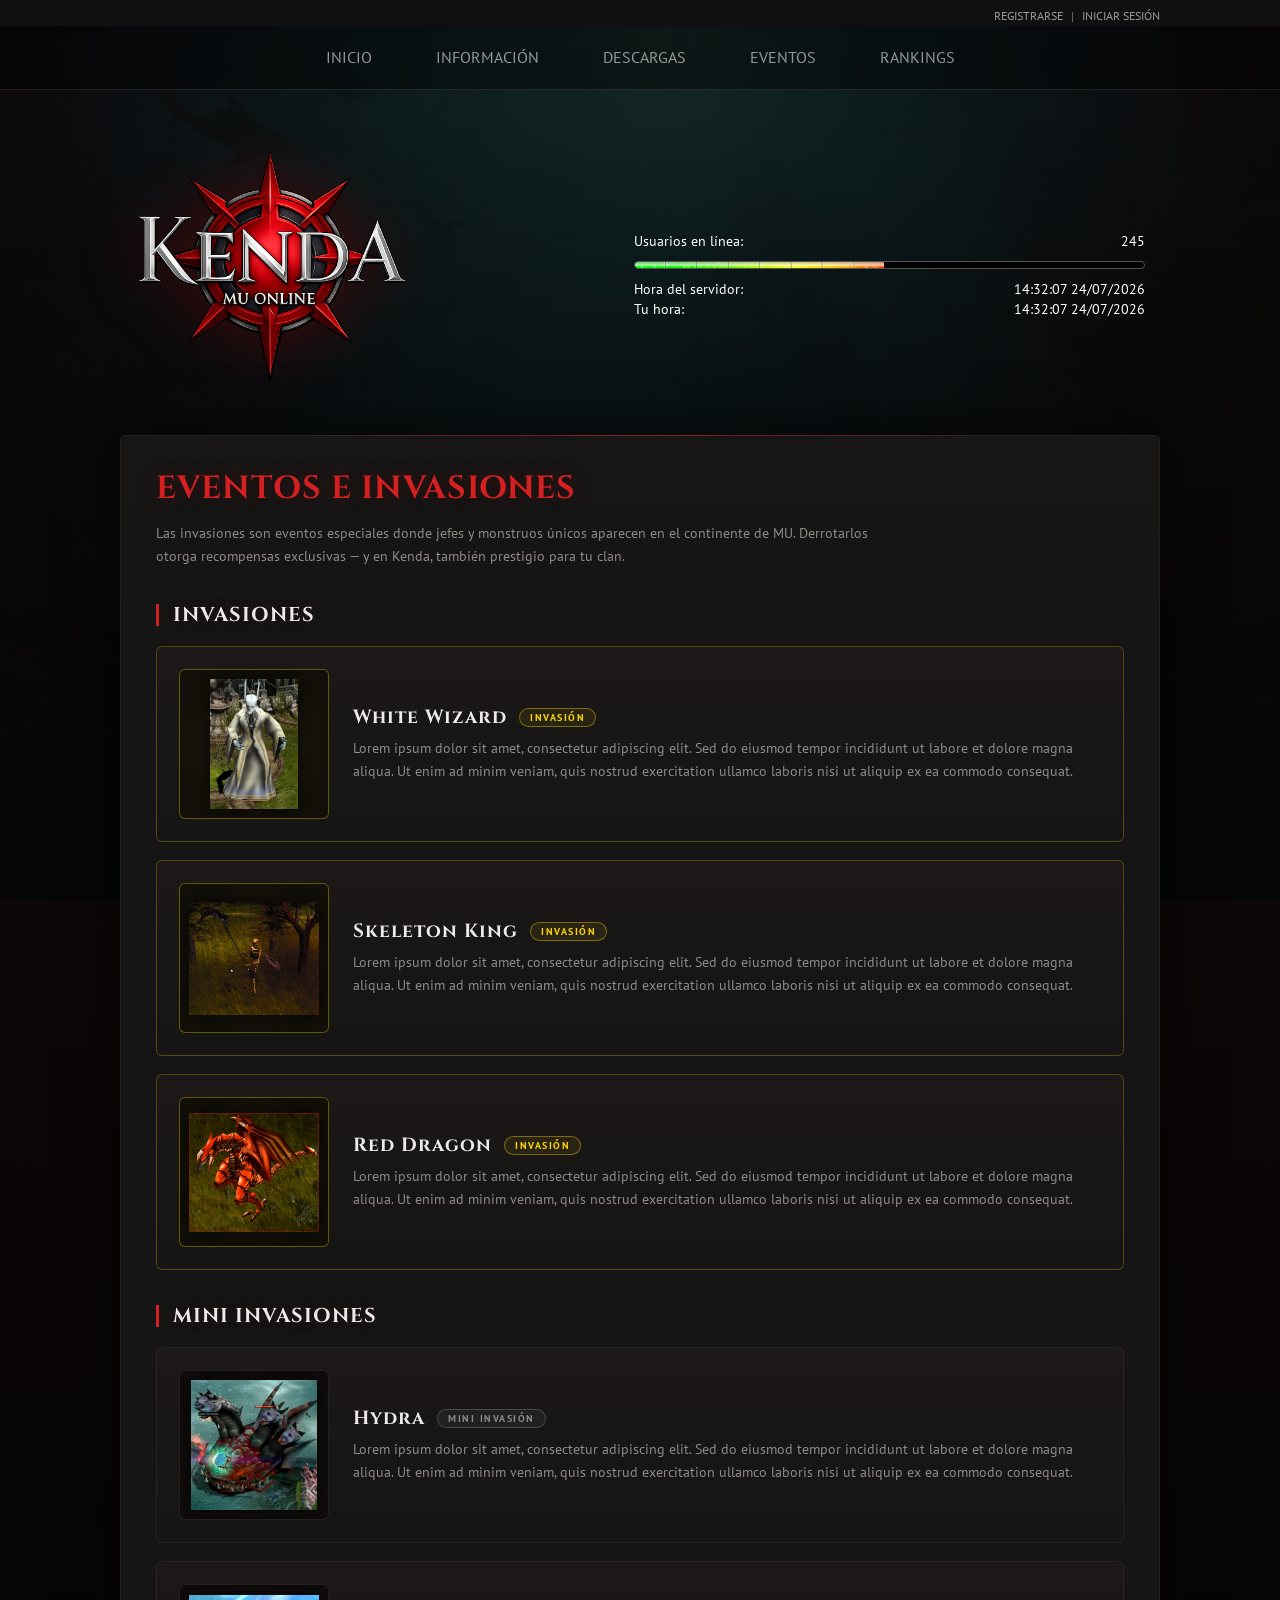
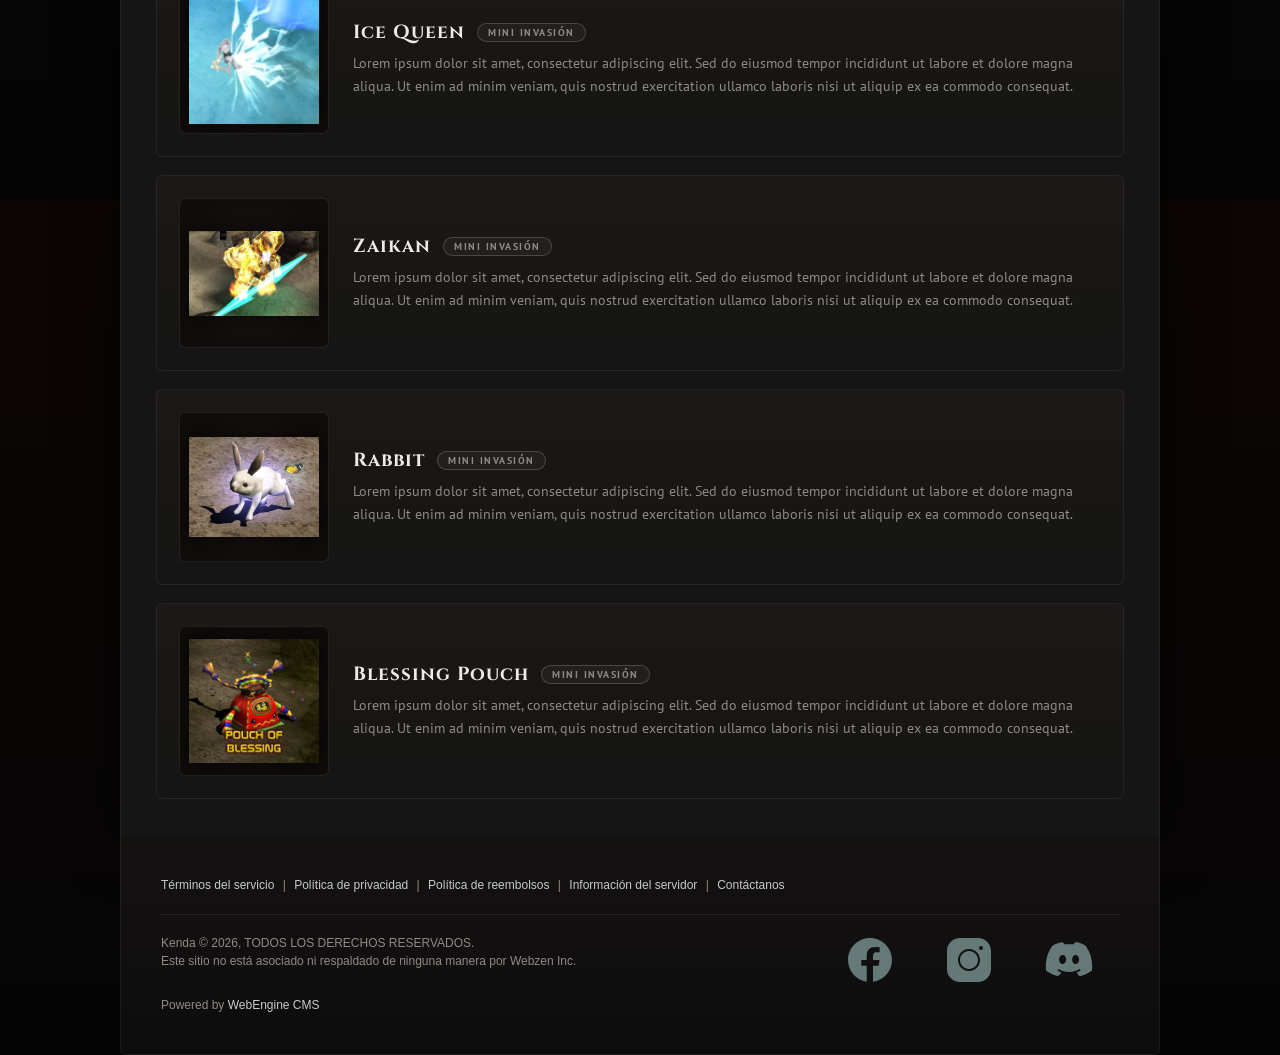
==== eventos.html @ 2fa26b82 "Initial commit" ====
<!doctype html>
<html lang="es">
  <head>
    <meta charset="utf-8" />
    <title>Eventos e invasiones - Kenda MU Online</title>
    <meta name="generator" content="WebEngine 1.2.7" />
    <meta name="author" content="Kenda MU Online" />
    <meta name="description" content="¡Únete a Kenda MU Online! El RPG de fantasía free-to-play basado en el legendario Continente de MU." />
    <meta name="keywords" content="MU, MU online, Season20, servidor privado, Kenda" />
    <meta property="og:type" content="website" />
    <meta property="og:title" content="Kenda MU Online" />
    <meta property="og:description" content="¡Únete a Kenda MU Online! El RPG de fantasía free-to-play basado en el legendario Continente de MU." />
    <meta property="og:image" content="img/logo.png" />
    <meta property="og:url" content="" />
    <meta property="og:site_name" content="Kenda MU Online" />
    <link rel="shortcut icon" href="favicon.ico" />
    <link
      rel="stylesheet"
      href="https://cdn.jsdelivr.net/npm/bootstrap@3.4.1/dist/css/bootstrap.min.css"
      integrity="sha384-HSMxcRTRxnN+Bdg0JdbxYKrThecOKuH5zCYotlSAcp1+c8xmyTe9GYg1l9a69psu"
      crossorigin="anonymous"
    />
    <link href="https://fonts.googleapis.com/css?family=PT+Sans:400,400i,700" rel="stylesheet" />
    <link href="https://fonts.googleapis.com/css?family=Cinzel:wght@400;700;900" rel="stylesheet" />
    <link href="css/palette.css" rel="stylesheet" media="screen" />
    <link href="css/style.css" rel="stylesheet" media="screen" />
    <link href="css/profiles.css" rel="stylesheet" media="screen" />
    <link href="css/castle-siege.css" rel="stylesheet" media="screen" />
    <link href="css/override.css" rel="stylesheet" media="screen" />
    <link href="css/kenda.css" rel="stylesheet" media="screen" />
    <script>
      var baseUrl = ""
    </script>
  </head>
  <body>
    <!-- ============================================================
		     GLOBAL TOP BAR — Guest state
		============================================================ -->
    <div class="global-top-bar">
      <div class="global-top-bar-content">
        <div class="row">
          <div class="col-xs-6 text-left global-top-bar-nopadding"></div>
          <div class="col-xs-6 text-right global-top-bar-nopadding">
            <a href="#">Registrarse</a>
            <span class="global-top-bar-separator">|</span>
            <a href="#">Iniciar sesión</a>
          </div>
        </div>
      </div>
    </div>

    <!-- ============================================================
		     NAVBAR
		============================================================ -->
    <div id="navbar">
      <ul>
        <li><a href="index.html">Inicio</a></li>
        <li><a href="informacion.html">Información</a></li>
        <li><a href="descargas.html">Descargas</a></li>
        <li><a href="eventos.html">Eventos</a></li>
        <li><a href="rankings.html">Rankings</a></li>
      </ul>
    </div>

    <!-- ============================================================
		     HEADER — logo + server info inline
		============================================================ -->
    <div id="header">
      <div class="kenda-header-inner">
        <a href="index.html">
          <img class="webengine-mu-logo" src="img/logo.png" title="Kenda MU Online" />
        </a>
        <div class="header-info">
          <div class="row">
            <div class="col-xs-12">
              <div class="col-xs-12 header-info-block">
                <div class="row">
                  <div class="col-xs-6 text-left">Usuarios en línea:</div>
                  <div class="col-xs-6 text-right online-count">245</div>
                </div>
                <div class="row">
                  <div class="col-xs-12">
                    <div class="webengine-online-bar">
                      <div class="webengine-online-bar-progress" style="width: 49%"></div>
                    </div>
                  </div>
                </div>
                <div class="row">
                  <div class="col-xs-6 text-left">Hora del servidor:</div>
                  <div class="col-xs-6 text-right"><time id="tServerTime">14:32:07</time> <span id="tServerDate">24/07/2026</span></div>

                  <div class="col-xs-6 text-left">Tu hora:</div>
                  <div class="col-xs-6 text-right"><time id="tLocalTime">14:32:07</time> <span id="tLocalDate">24/07/2026</span></div>
                </div>
              </div>
            </div>
          </div>
        </div>
      </div>
    </div>

    <!-- ============================================================
		     CONTENT — Eventos e invasiones
		     (custom section; in production maps to a custom module
		      e.g. modules/eventos.php, auto-routed at /eventos)
		============================================================ -->
    <div id="container">
      <div id="content">
        <div class="col-xs-12">
          <div class="page-title"><span>Eventos e invasiones</span></div>
          <p class="kenda-events-intro">
            Las invasiones son eventos especiales donde jefes y monstruos únicos aparecen en el continente de MU. Derrotarlos otorga recompensas exclusivas — y en Kenda, también prestigio para tu
            clan.
          </p>

          <!-- ========== TIER MAYOR ========== -->
          <h2 class="kenda-tier-title">Invasiones</h2>

          <div class="kenda-event kenda-event-major">
            <div class="kenda-event-img">
              <img src="img/invasions/white-wizzard.webp" alt="White Wizard" />
            </div>
            <div class="kenda-event-body">
              <h3>White Wizard <span class="kenda-event-tier kenda-event-tier-major">Invasión</span></h3>
              <p>
                Lorem ipsum dolor sit amet, consectetur adipiscing elit. Sed do eiusmod tempor incididunt ut labore et dolore magna aliqua. Ut enim ad minim veniam, quis nostrud exercitation ullamco
                laboris nisi ut aliquip ex ea commodo consequat.
              </p>
            </div>
          </div>

          <div class="kenda-event kenda-event-major">
            <div class="kenda-event-img">
              <img src="img/invasions/skeletonking.jpeg" alt="Skeleton King" />
            </div>
            <div class="kenda-event-body">
              <h3>Skeleton King <span class="kenda-event-tier kenda-event-tier-major">Invasión</span></h3>
              <p>
                Lorem ipsum dolor sit amet, consectetur adipiscing elit. Sed do eiusmod tempor incididunt ut labore et dolore magna aliqua. Ut enim ad minim veniam, quis nostrud exercitation ullamco
                laboris nisi ut aliquip ex ea commodo consequat.
              </p>
            </div>
          </div>

          <div class="kenda-event kenda-event-major">
            <div class="kenda-event-img">
              <img src="img/invasions/red_dragon.png" alt="Red Dragon" />
            </div>
            <div class="kenda-event-body">
              <h3>Red Dragon <span class="kenda-event-tier kenda-event-tier-major">Invasión</span></h3>
              <p>
                Lorem ipsum dolor sit amet, consectetur adipiscing elit. Sed do eiusmod tempor incididunt ut labore et dolore magna aliqua. Ut enim ad minim veniam, quis nostrud exercitation ullamco
                laboris nisi ut aliquip ex ea commodo consequat.
              </p>
            </div>
          </div>

          <!-- ========== TIER MENOR ========== -->
          <h2 class="kenda-tier-title">Mini Invasiones</h2>

          <div class="kenda-event">
            <div class="kenda-event-img">
              <img src="img/invasions/hydra.png" alt="Hydra" />
            </div>
            <div class="kenda-event-body">
              <h3>Hydra <span class="kenda-event-tier">Mini Invasión</span></h3>
              <p>
                Lorem ipsum dolor sit amet, consectetur adipiscing elit. Sed do eiusmod tempor incididunt ut labore et dolore magna aliqua. Ut enim ad minim veniam, quis nostrud exercitation ullamco
                laboris nisi ut aliquip ex ea commodo consequat.
              </p>
            </div>
          </div>

          <div class="kenda-event">
            <div class="kenda-event-img">
              <img src="img/invasions/icequeen.png" alt="Ice Queen" />
            </div>
            <div class="kenda-event-body">
              <h3>Ice Queen <span class="kenda-event-tier">Mini Invasión</span></h3>
              <p>
                Lorem ipsum dolor sit amet, consectetur adipiscing elit. Sed do eiusmod tempor incididunt ut labore et dolore magna aliqua. Ut enim ad minim veniam, quis nostrud exercitation ullamco
                laboris nisi ut aliquip ex ea commodo consequat.
              </p>
            </div>
          </div>

          <div class="kenda-event">
            <div class="kenda-event-img">
              <img src="img/invasions/zaikan.jpeg" alt="Zaikan" />
            </div>
            <div class="kenda-event-body">
              <h3>Zaikan <span class="kenda-event-tier">Mini Invasión</span></h3>
              <p>
                Lorem ipsum dolor sit amet, consectetur adipiscing elit. Sed do eiusmod tempor incididunt ut labore et dolore magna aliqua. Ut enim ad minim veniam, quis nostrud exercitation ullamco
                laboris nisi ut aliquip ex ea commodo consequat.
              </p>
            </div>
          </div>

          <div class="kenda-event">
            <div class="kenda-event-img">
              <img src="img/invasions/rabbit.png" alt="Rabbit" />
            </div>
            <div class="kenda-event-body">
              <h3>Rabbit <span class="kenda-event-tier">Mini Invasión</span></h3>
              <p>
                Lorem ipsum dolor sit amet, consectetur adipiscing elit. Sed do eiusmod tempor incididunt ut labore et dolore magna aliqua. Ut enim ad minim veniam, quis nostrud exercitation ullamco
                laboris nisi ut aliquip ex ea commodo consequat.
              </p>
            </div>
          </div>

          <div class="kenda-event">
            <div class="kenda-event-img">
              <img src="img/invasions/blessing_pouch.png" alt="Blessing Pouch" />
            </div>
            <div class="kenda-event-body">
              <h3>Blessing Pouch <span class="kenda-event-tier">Mini Invasión</span></h3>
              <p>
                Lorem ipsum dolor sit amet, consectetur adipiscing elit. Sed do eiusmod tempor incididunt ut labore et dolore magna aliqua. Ut enim ad minim veniam, quis nostrud exercitation ullamco
                laboris nisi ut aliquip ex ea commodo consequat.
              </p>
            </div>
          </div>
        </div>
      </div>
    </div>

    <!-- ============================================================
		     FOOTER
		============================================================ -->
    <footer class="footer">
      <div class="footer-container">
        <div class="row">
          <div class="col-xs-12">
            <a href="#">Términos del servicio</a>
            <span style="padding: 0px 5px">|</span>
            <a href="#">Política de privacidad</a>
            <span style="padding: 0px 5px">|</span>
            <a href="#">Política de reembolsos</a>
            <span style="padding: 0px 5px">|</span>
            <a href="#">Información del servidor</a>
            <span style="padding: 0px 5px">|</span>
            <a href="#">Contáctanos</a>
          </div>
        </div>
        <hr />
        <div class="row">
          <div class="col-xs-8">
            <p>
              Kenda &copy; 2026, TODOS LOS DERECHOS RESERVADOS.<br />
              Este sitio no está asociado ni respaldado de ninguna manera por Webzen Inc.
            </p>
            <br />

            Powered by <a href="https://webenginecms.org/" target="_blank">WebEngine CMS</a>
          </div>
          <div class="col-xs-4">
            <div class="col-xs-4 text-center">
              <a href="#" target="_blank" class="footer-social-link">
                <img src="img/social/facebook.svg" width="50px" height="auto" />
              </a>
            </div>
            <div class="col-xs-4 text-center">
              <a href="#" target="_blank" class="footer-social-link">
                <img src="img/social/instagram.svg" width="50px" height="auto" />
              </a>
            </div>
            <div class="col-xs-4 text-center">
              <a href="#" target="_blank" class="footer-social-link">
                <img src="img/social/discord.svg" width="50px" height="auto" />
              </a>
            </div>
          </div>
        </div>
      </div>
    </footer>
    <script src="https://ajax.googleapis.com/ajax/libs/jquery/2.2.4/jquery.min.js"></script>
    <script src="js/main.js"></script>
    <script src="js/events.js"></script>
    <script
      src="https://cdn.jsdelivr.net/npm/bootstrap@3.4.1/dist/js/bootstrap.min.js"
      integrity="sha384-aJ21OjlMXNL5UyIl/XNwTMqvzeRMZH2w8c5cRVpzpU8Y5bApTppSuUkhZXN0VxHd"
      crossorigin="anonymous"
    ></script>
  </body>
</html>
---- css/palette.css ----
/*!
 =========================================================
 * KENDA MU Online — Design Tokens
 * Palette extracted from the KENDA server logo
 =========================================================
 */
:root {
	/* Brand palette (from logo) */
	--carbon-black: #232323;
	--onyx: #141514;
	--charcoal: #55514f;
	--molten-lava: #780303;
	--coffee-bean: #1d0c0b;

	/* Accent scale (derived from molten-lava) */
	--accent: #a01212;        /* borders, buttons */
	--accent-bright: #d42020; /* titles, active states */
	--accent-hot: #e02b2b;    /* hover */
	--accent-glow: rgba(120, 3, 3, 0.35); /* shadows, glows */

	/* Text */
	--text-muted: #8f8a86;    /* body text on dark */
	--text-silver: #c9c9c9;   /* links (logo lettering silver) */

	/* Surfaces */
	--bg-panel: #141514;      /* onyx */
	--bg-panel-head: #1d0c0b; /* coffee-bean */
	--bg-input: #101010;
	--bg-stripe: #1c1211;
	--bg-hover: #221110;
	--border-dark: #232323;   /* carbon-black */
	--border-accent: #3a1515;
}
---- css/style.css ----
/*!
    
 =========================================================
 * WebEngine CMS
 * https://webenginecms.org/
 =========================================================
 
 * Author Lautaro Angelico (https://lautaroangelico.com/)
 * Copyright (c) 2013-2022 Lautaro Angelico, All Rights Reserved
 
 * Licensed under the MIT license
 * http://opensource.org/licenses/MIT
 
 =========================================================
 
*/
html {
	min-width: 1040px;
	height: 100%;
}

body {
	background: linear-gradient(rgba(15, 6, 6, 0.85), rgba(5, 5, 5, 0.95)), url('../img/background.jpg') no-repeat top center #000000;
	color: var(--text-muted);
	font-family: 'PT Sans', sans-serif;
	font-size: 14px;
	margin: 0;
	height: 100%;
}

@media only screen and (min-width: 2000px) {
	body {
		background: linear-gradient(rgba(15, 6, 6, 0.85), rgba(5, 5, 5, 0.95)), url('../img/background-2600.jpg') no-repeat top center #000000 !important;
	}
}

a {
	color: var(--text-silver);
	text-decoration: none;
	-moz-transition: all .2s ease-in;
	-o-transition: all .2s ease-in;
	-webkit-transition: all .2s ease-in;
	transition: all .2s ease-in;
}

a:hover {
	color: var(--accent-hot);
}

img {
	border: 0px;
}

input[type=text], input[type=password], input[type=number] {
	background: var(--bg-input);
	border: 1px solid var(--border-dark);
	color: var(--text-muted);
}
input[type=text]:focus, input[type=password]:focus, input[type=number]:focus {
	border: 1px solid #ccc;
}

#header {
	width: 100%;
	margin: 0px auto;
	padding: 80px 0px 10px 0px;
	text-align: center;
	color: #fff;
}

#container {
	background: var(--bg-panel);
	width: 1040px;
	height: auto;
	margin: 0px auto;
	padding: 20px 0px;
	-webkit-border-radius: 5px 5px 0px 0px;
	-moz-border-radius: 5px 5px 0px 0px;
	border-radius: 5px 5px 0px 0px;
	-khtml-border-radius: 5px 5px 0px 0px;
}

#content {
	width: 100%;
	overflow: auto;
	min-height: 500px;
	padding: 10px 20px 0px 20px;
}

.footer {
	background: #101010;
	font-family: 'Segoe UI', 'Lucida Sans Unicode', 'Lucida Grande', 'Tahoma', 'Arial', 'sans-serif';
	width: 1040px;
	font-size: 12px;
	color: var(--text-muted);
	padding: 40px;
	overflow: auto;
	margin: 0px auto 100px auto;
	-webkit-border-radius: 0px 0px 5px 5px;
	-moz-border-radius: 0px 0px 5px 5px;
	border-radius: 0px 0px 5px 5px;
	-khtml-border-radius: 0px 0px 5px 5px;
}
	.footer > .footer-container {
		width: 100%;
		margin: 0px auto;
	}
		.footer > .footer-container a:hover {
			text-decoration: underline !important;
		}
	.footer hr {
		border-top: 1px solid #ffffff14;
	}
	.footer .footer-social-link {
		opacity: 0.5;
		transition: all .3s ease;
	}
	.footer .footer-social-link:hover {
		opacity: 1;
	}

#navbar {
	width: 100%;
	backdrop-filter: blur(5px);
	border-bottom: 1px solid rgba(255, 255, 255, 0.1);
	background: #00000066;
}

#navbar ul{
	text-align: center;
	margin: 0px;
	-webkit-padding-start: 0px;
}

#navbar ul li {
	list-style-type: none;
	display: inline-block;
	font-size: 16px;
}

#navbar ul li a {
	display: inline-block;
	color: #ffffff8f !important;
	text-decoration: none;
	padding: 20px 30px;
	transition: all .3s ease;
	text-transform: uppercase;
}

#navbar ul li a:active, #navbar ul li a:focus, #navbar ul li a:hover {
	color: #ffffff !important;
	text-decoration: none;
}

.admincp-button {
	position: absolute;
	top: 10px;
	right: 10px;
	background: #ffffff !important;
	border: 2px solid #000000 !important;
	color: #000000 !important;
	font-weight: bold !important;
}

.page-title {
	color: var(--accent-bright);
	font-family: 'PT Sans', sans-serif;
	font-size: 32px;
	margin-bottom: 10px;
	font-weight: bold;
}

/* NEWS MODULE */
.panel-news {
	margin-bottom: 30px;
	color: var(--text-muted);
	border: 1px solid var(--border-dark);
	-moz-border-radius: 0px;
	border-radius: 0px;
	-moz-box-shadow: 0 0 0px #e3e3e3;
	-webkit-box-shadow: 0 0 0px #e3e3e3;
	box-shadow: 0 0 0px #000000;
	background: var(--bg-panel);
	transition: all 0.2s ease-in-out;
}
.panel-news:hover {
	box-shadow: 0px 0px 10px var(--accent-glow);
}
.panel-news .panel-heading {
	padding: 15px;
}
.panel-news .panel-title {
	color: var(--accent-bright);
	font-size: 24px;
	font-weight: bold;
}
.panel-news .panel-body {
	padding: 15px;
}
.panel-news .panel-footer {
	border-top: 0px solid #000000;
	background: var(--bg-panel);
	font-style: italic;
	font-size: 11px;
	height: 40px;
	color: var(--text-muted);
}

/* RANKINGS MODULE */
.rankings-table {
	width: 100%;
	border-spacing: 0;
	border-collapse: collapse;
}

.rankings-class-image {
	width: 30px;
	height: auto;
	-moz-box-shadow: 0 0 5px #666;
	-webkit-box-shadow: 0 0 5px #666;
	box-shadow: 0 0 5px #0000003b;
	-moz-border-radius: 0px;
	border-radius: 50%;
}
.rankings-table tr td {
	border-bottom: 1px solid var(--accent-glow);
	padding: 10px;
	font-size: 18px;
	vertical-align: middle !important;
	text-align: center;
}
.rankings-table-place {
	font-weight: bold;
	font-size: 24px;
	text-align: center;
}
.rankings-table tr:first-child td {
	color: var(--accent-bright);
	border-bottom: 3px solid var(--accent-bright);
}
.rankings-update-time {
	text-align: right;
	font-size: 11px;
	color: #ccc;
	padding: 10px 0px;
}
.rankings_menu {
	width: 100%;
	overflow: auto;
	text-align: center;
	margin-bottom: 10px;
}
.rankings_menu span {
	width: 100%;
	display: inline-block;
	padding: 10px 0px;
	color: #ccc;
	font-size: 24px;
}
.rankings_menu a {
	display: inline-block;
	width: 150px;
	border: 1px solid var(--border-dark);
	text-align: center;
	padding: 2px 0px;
	margin: 2px;
	background: var(--bg-panel-head);
	-moz-border-radius: 2px;
	border-radius: 2px;
	color: var(--accent-bright);
}
.rankings_menu a.active {
	color: var(--accent-bright);
	border-color: var(--accent-bright);
}
.rankings_guild_logo tr td {
	border: 0px !important;
	padding: 0px !important;
	margin: 0px !important;
}
.rankings-gens-img {
	width: auto !important;
	height: 30px !important;
	border: 0 !important;
	-moz-box-shadow: 0 0 0px #000 !important;
	-webkit-box-shadow: 0 0 0px #000 !important;
	box-shadow: 0 0 0px #000 !important;
	-moz-border-radius: 0px !important;
	border-radius: 0px !important;
}

/* MY ACCOUNT MODULE */
.myaccount-table {
	width: 100%;
	background: var(--bg-panel);
	border: 1px solid var(--border-dark);
}
.myaccount-table tr td:first-child {
	color: #ffffff;
	font-weight: bold;
}
.myaccount-table tr td {
	border-bottom: 1px solid var(--border-dark);
	padding: 15px !important;
}
.myaccount-table tr:last-child td {
	border: 0px;
}

/* GENERAL TABLE UI */
.general-table-ui {
	width: 100%;
	table-layout: fixed;
	background: var(--bg-panel);
	border: 1px solid var(--border-dark);
	padding: 10px;
	margin: 10px 0px;
}
.general-table-ui tr td {
	padding: 5px;
	vertical-align: middle !important;
}
.general-table-ui tr:first-child td {
	color: var(--accent-bright);
}
.general-table-ui tr:nth-child(2n+2) td {
	background: var(--bg-stripe);
}
.general-table-ui tr td {
	text-align: center;
}
.general-table-ui img {
	width: 50px;
	height: auto;
	-moz-box-shadow: 0 0 5px #666;
	-webkit-box-shadow: 0 0 5px #666;
	box-shadow: 0 0 5px #00000078;
	-moz-border-radius: 0px;
	border-radius: 50%;
}

/* TERMS OF SERVICE PAGE */
.tos_list li {
	color: #aa0000;
	font-weight: bold;
	font-size: 18px;
	margin-bottom: 40px;
}
.tos_list li p {
	color: #444;
	text-align: justify;
	text-justify: inter-word;
	text-transform: none;
	padding-right: 35px;
	font-size: 14px;
	font-weight: normal;
}

/* PAYPAL */
.paypal-gateway-container {
	width: 100%;
}

.paypal-gateway-content {
	background: #fef2da;
	border: 3px solid #f79433;
	padding: 15px;
	overflow: auto;
	-moz-border-radius: 5px;
	-webkit-border-radius: 5px;
	border-radius: 5px;
	font-weight: bold;
}

.paypal-gateway-logo {
	width: 100%;
	height: 100px;
	background: #fff9ec url('../img/paypal-logo-200-68.png') no-repeat center;
	background-size: contain;
	margin-bottom: 15px;
	-moz-border-radius: 5px;
	-webkit-border-radius: 5px;
	border-radius: 5px;
}

.paypal-gateway-conversion-rate {
	margin: 0px auto;
	text-align: center;
	color: #000;
	font-size: 18px;
	padding: 10px 0px;
}

.paypal-gateway-form {
	width: 100%;
	margin: 20px auto;
	text-align: center;
}

.paypal-gateway-form div {
	display: inline-block;
	padding: 0px 10px;
	color: #000;
	font-size: 24px;
}

.paypal-gateway-form input[type=text] {
	width: 60px;
	font-size: 24px;
	border: 3px solid #f79433;
	-moz-border-radius: 5px;
	-webkit-border-radius: 5px;
	border-radius: 5px;
	color: #f79433;
}

.paypal-gateway-continue {
	margin: 0px auto;
	text-align: center;
}

.paypal-gateway-continue input[type=submit] {
	background: url('../img/paypal-submit.jpg') no-repeat;
	width: 200px;
	height: 40px;
	border: 0px;
}

.module-requirements {
	font-size: 12px;
	margin-top: 20px;
}

/* SIDEBAR */
.panel-sidebar {
	background: var(--bg-panel);
	border: 0px;
	-moz-border-radius: 0px;
	border-radius: 0px;
	-moz-box-shadow: 0 0 10px #e3e3e3;
	-webkit-box-shadow: 0 0 10px #e3e3e3;
	box-shadow: 0 0 10px #00000014;
}

.panel-sidebar > .panel-heading {
	background: var(--bg-panel-head);
	color: var(--accent-bright);
	font-family: 'PT Sans', sans-serif;
	border: 0px;
	-moz-border-radius: 0px;
	border-radius: 0px;
	border-bottom: 3px solid var(--accent-bright);
}

.panel-usercp {
}

.panel-usercp ul {
	list-style-type: none;
	padding: 0px;
	margin: 0px;
}

.panel-usercp ul li {
	display: table;
	width: 100%;
	vertical-align: middle;
	line-height: 30px;
}

.panel-usercp ul li a {
	color: var(--text-silver) !important;
	font-weight: bold;
}
.panel-usercp ul li a:active, .panel-usercp ul li a:hover {
	color: var(--accent-bright) !important;
}

.panel-usercp ul li img {
	position: relative;
	top: -2px;
	width: 25px;
	height: 25px;
	margin-right: 5px;
}

.sidebar-banner {
	margin: 20px 0px;
	border: 0px;
}

.sidebar-banner img {
	-moz-box-shadow: 0 0 10px #e3e3e3;
	-webkit-box-shadow: 0 0 10px #e3e3e3;
	box-shadow: 0 0 10px #00000029;
	border: 0px;
	-moz-border-radius: 5px;
	-webkit-border-radius: 5px;
	border-radius: 5px;
	-khtml-border-radius: 5px;
}

/* GENERAL PANEL STYLING */
.panel-general {
	margin-bottom: 30px;
	background: var(--bg-panel);
	border: 1px solid var(--border-dark);
	-moz-border-radius: 0px;
	border-radius: 0px;
}

.panel-body .panel-title {
	color: var(--text-muted);
	font-family: 'PT Sans', sans-serif;
	font-size: 14px;
	border-bottom: 1px solid var(--border-dark);
	margin-bottom: 20px !important;
	font-weight: bold;
	padding: 0px 0px 10px 0px;
}

/* ADD STATS MODULE */
.panel-addstats {
	margin-bottom: 30px;
	background: var(--bg-panel);
	border: 1px solid var(--border-dark);
	-moz-border-radius: 0px;
	border-radius: 0px;
}
.panel-addstats .character-avatar img {
	width: 100px;
	height: auto;
	-moz-box-shadow: 0 0 5px #666;
	-webkit-box-shadow: 0 0 5px #666;
	box-shadow: 0 0 20px #00000036;
	-moz-border-radius: 0px;
	border-radius: 50%;
}
.panel-addstats .character-name {
	color: #ffffff;
	font-family: 'PT Sans', sans-serif;
	font-size: 18px;
	border-bottom: 1px solid #ffffff1c;
	padding: 20px 0px;
	margin-bottom: 20px !important;
	font-weight: bold;
}

/* DOWNLOADS */
.panel-downloads {
	margin-bottom: 30px;
	background: var(--bg-panel);
	border: 1px solid var(--border-dark);
	-moz-border-radius: 0px;
	border-radius: 0px;
}
	.download-description {
		font-size: 11px;
		position: relative;
		top: -7px;
	}

.online-status-indicator {
	margin-left: 5px;
}

/* WEBENGINE CMS */
.webengine-powered { color: var(--text-silver) !important; }
.webengine-powered:active, .webengine-powered:hover { color: #ffffff !important; }

/* GLOBAL TOP BAR */
.global-top-bar {
	width: 100%;
	background: #101010;
	color: #777777;
	padding: 7px 0px 2px 0px;
	text-transform: uppercase;
	font-size: 12px;
}
	.global-top-bar .global-top-bar-content {
		width: 1040px;
		margin: 0px auto;
	}
		.global-top-bar .global-top-bar-content .row {
			margin: 0px;
			padding: 0px;
		}
	.global-top-bar a.logout {
		color: #ff0000 !important;
	}
	.global-top-bar a {
		color: #999999 !important;
	}
	.global-top-bar a:hover {
		color: #ffffff !important;
	}
.global-top-bar-nopadding {
	padding: 0px !important;
}
.global-top-bar-separator {
	padding: 0px 5px;
}

/* LANGUAGE PICKER */
.webengine-language-switcher {
	display: inline-block;
	list-style: none;
	padding: 0px !important;
	margin: 0px !important;
	width: 46px;
	height: 19px;
	overflow: hidden;
	transition: all .3s ease;
}
.webengine-language-switcher:hover {
	width: 400px;
}
	.webengine-language-switcher li {
		display: inline-block;
		list-style-type: none;
		background: var(--carbon-black);
		padding: 0px 5px 2px 5px;
		-webkit-border-radius: 3px;
		-moz-border-radius: 3px;
		border-radius: 3px;
		-khtml-border-radius: 3px;
		transition: all .3s ease;
	}
	.webengine-language-switcher li:hover {
		-webkit-filter: brightness(120%);
		filter: brightness(120%);
	}
	.webengine-language-switcher li a {
		color: #999999;
	}
	.webengine-language-switcher li a:hover {
		color: #ffffff !important;
	}

/* WEBSITE LOGO */
.webengine-mu-logo {
	width: 340px;
	height: auto;
	transition: all .3s ease;
}
	.webengine-mu-logo:hover {
		-webkit-filter: brightness(120%);
		filter: brightness(120%);
	}

/* HEADER INFO */
.header-info-container {
	width: 1040px;
	margin: 0px auto;
	text-align: right;
}
	.header-info-container .header-info {
		display: inline-block;
		width: 350px;
		background: rgba(0, 0, 0, 0.3);
		backdrop-filter: blur(5px);
		margin: 0px;
		padding: 20px;
		overflow: auto;
		-moz-box-shadow: 0 0 15px rgba(0,0,0,0.7);
		-webkit-box-shadow: 0 0 15px rgba(0,0,0,0.7);
		box-shadow: 0 0 15px rgba(0,0,0,0.7);
		-webkit-border-radius: 5px;
		-moz-border-radius: 5px;
		border-radius: 5px;
		-khtml-border-radius: 5px;
		text-shadow: 1px 1px 3px #000000;
		color: #ffffff;
		border: 1px solid rgba(255,255,255,0.1);
		font-size: 12px;
	}
		.header-info-container .header-info .header-info-block {
			padding: 0px;
			color: #aaaaaa;
		}
		.header-info-container .header-info .header-info-block #tServerTime, .header-info-container .header-info .header-info-block #tLocalTime {
			color: #ffffff;
		}
		.header-info-container .header-info .header-info-block #tServerDate, .header-info-container .header-info .header-info-block #tLocalDate {
			color: #cccccc;
		}
		.header-info-container .header-info .header-info-block .online-count {
			color: #00ff00;
		}
	
/* ONLINE BAR */
.webengine-online-bar {
	width: 100%;
	background: #000000;
	border: 1px solid var(--charcoal);
	height: 8px;
	margin-top: 10px;
	margin-bottom: 10px;
	padding: 0px;
	-webkit-border-radius: 4px;
    -moz-border-radius: 4px;
    border-radius: 4px;
    -khtml-border-radius: 4px;
	overflow: hidden;
	transition: all .3s ease;
}
	.webengine-online-bar .webengine-online-bar-progress {
		height: 8px;
		background: #00ff00 url('../img/online_progress_bar.jpg') no-repeat left center;
		-webkit-border-radius: 0px 1px 1px 0px;
		-moz-border-radius: 0px 1px 1px 0px;
		-khtml-border-radius: 0px 1px 1px 0px;
		border-radius: 0px 1px 1px 0px;
	}
	.webengine-online-bar:hover {
		-webkit-filter: brightness(120%);
		filter: brightness(120%);
	}

/* MY ACCOUNT CHARACTER LIST */
.myaccount-character-block {
	background: var(--carbon-black);
	border: 1px solid var(--charcoal);
	padding: 5px;
	-moz-border-radius: 3px;
	-webkit-border-radius: 3px;
	border-radius: 3px;
	display: inline-block;
	margin: 0px auto;
	-moz-box-shadow: 0 0 10px rgba(0,0,0,0.5);
	-webkit-box-shadow: 0 0 10px rgba(0,0,0,0.5);
	box-shadow: 0 0 10px rgba(0,0,0,0.5);
}
	.myaccount-character-block img {
		width: 100px;
		height: auto;
		-moz-border-radius: 3px;
		-webkit-border-radius: 3px;
		border-radius: 3px;
		-moz-box-shadow: 0 0 5px #000;
		-webkit-box-shadow: 0 0 5px #000;
		box-shadow: 0 0 5px #000;
		-moz-transition: all 0.3s ease;
		-o-transition: all 0.3s ease;
		-webkit-transition: all 0.3s ease;
		transition: all 0.3s ease;
	}
		.myaccount-character-block img:hover {
			-webkit-filter: brightness(120%);
			filter: brightness(120%);
		}
.myaccount-character-block-location {
	font-size: 12px;
	margin-bottom: 20px;
	margin-top: 2px;
	line-height: 1.2;
}
.myaccount-character-block-level {
	position: relative;
	top: -77px;
	display: inline-block;
	background: rgba(0,0,0,0.5);
	padding: 0px 5px;
	-moz-border-radius: 3px;
	-webkit-border-radius: 3px;
	border-radius: 3px;
	color: #fff;
	font-size: 10px;
}
.myaccount-character-name a {
	font-weight: bold;
	font-size: 16px;
}

/* RANKINGS FILTER BY CLASS */

.rankings-class-filter {
	display: inline-block;
	list-style-type: none;
	margin: 20px auto;
	padding: 10px 20px;
	-moz-border-radius: 10px;
	-webkit-border-radius: 10px;
	border-radius: 10px;
	-khtml-border-radius: 10px;
}

	.rankings-class-filter li {
		display: inline-block;
		-moz-transition: all 0.3s ease;
		-o-transition: all 0.3s ease;
		-webkit-transition: all 0.3s ease;
		transition: all 0.3s ease;
		margin-bottom: 10px;
	}
	
	.rankings-class-filter li:hover {
		-webkit-filter: grayscale(0%);
		filter: grayscale(0%);
	}

.rankings-class-filter-selection {
	display: inline-block;
	width: 75px;
	text-align: center;
	color: var(--text-muted);
	font-size: 11px;
	cursor: pointer;
}

	.rankings-class-filter-selection:hover {
		color: var(--text-muted) !important;
		opacity: 1;
	}

	.rankings-class-filter-selection:hover img {
		-webkit-filter: brightness(120%);
		filter: brightness(120%);
	}

.rankings-class-filter-selection img {
	width: 40px;
	height: auto;
	-moz-border-radius: 50%;
	-webkit-border-radius: 50%;
	border-radius: 50%;
	-khtml-border-radius: 50%;
	margin-bottom: 5px;
	-moz-transition: all 0.3s ease;
    -o-transition: all 0.3s ease;
    -webkit-transition: all 0.3s ease;
    transition: all 0.3s ease;
	-webkit-box-shadow: 0px 0px 10px 0px rgba(0,0,0,0.45);
	-moz-box-shadow: 0px 0px 10px 0px rgba(0,0,0,0.45);
	box-shadow: 0px 0px 10px 0px rgba(0,0,0,0.45);
}

.rankings-class-filter-grayscale {opacity: 0.4;}

/* Home - News List */

.home-news-block {
	
}

.home-news-block .home-news-block-header h2 {
	padding: 0px !important;
	margin: 0px 0px 20px 0px !important;
	font-style: italic;
}

.home-news-block .home-news-block-header a {
	display: inline-block;
	padding-top: 5px;
	font-style: italic;
	font-size: 16px;
}

.home-news-block-article {
	margin-top: 10px;
}

.home-news-block-article .home-news-block-article-type {
	display: block;
	border: 1px solid var(--accent-bright);
	padding: 5px;
	text-align: center;
	color: var(--accent-bright);
}

.home-news-block-article .home-news-block-article-title-container {
	overflow: hidden;
    text-overflow: ellipsis;
    white-space: nowrap;
}

.home-news-block-article .home-news-block-article-title, .home-news-block-article .home-news-block-article-date {
	line-height: 30px;
}

/* Event Timer Block */

.event-schedule-open {
	color: green;
}

.event-schedule-inprogress {
	color: orange;
}

.panel-sidebar-events .smalltext {
	font-size: 11px;
	position: relative;
	top: -5px;
}
---- css/profiles.css ----
/*!
    
 =========================================================
 * WebEngine CMS
 * https://webenginecms.org/
 =========================================================
 
 * Author Lautaro Angelico (https://lautaroangelico.com/)
 * Copyright (c) 2013-2025 Lautaro Angelico, All Rights Reserved
 
 * Licensed under the MIT license
 * http://opensource.org/licenses/MIT
 
 =========================================================
 
*/
/* GUILD PROFILES */
.profiles_guild_card {
	width: 100%;
	background: #000000 url('../img/profiles/guild.jpg') no-repeat;
	background-size: cover;
	overflow: auto;
	-moz-border-radius: 10px;
    -webkit-border-radius: 10px;
    border-radius: 10px;
    -khtml-border-radius: 10px;
	border: 1px solid var(--border-dark);
	-moz-box-shadow: 0 0 40px #00000057;
	-webkit-box-shadow: 0 0 40px #00000057;
	box-shadow: 0 0 40px #00000057;
	padding: 40px;
	color: #ffffff;
	text-shadow: 1px 1px 1px #000;
}
	.profiles_guild_card .guild_name {
		font-family: 'Cinzel', serif;
		font-size: 24px;
		color: #ffffff;
		font-weight: bold;
	}
	.profiles_guild_card table {
		table-layout: fixed;
	}
	.profiles_guild_card hr {
		    border-top: 1px solid var(--border-dark);
			margin-top: 30px;
			margin-bottom: 30px;
	}
	.profiles_guild_card .guild_members {
		font-family: 'Cinzel', serif;
		font-size: 24px;
		color: #ffffff;
		font-weight: bold;
	}
	.profiles_guild_card .guild_members_list {
		margin-top: 30px;
	}

/* PLAYER PROFILES */
.profiles_player_card {
	width: 100%;
	overflow: auto;
	-moz-border-radius: 10px;
	-webkit-border-radius: 10px;
	border-radius: 10px;
	-khtml-border-radius: 10px;
	border: 1px solid rgba(35,35,35,0.38);
	-moz-box-shadow: 0 0 40px #00000057;
	-webkit-box-shadow: 0 0 40px #00000057;
	box-shadow: 0 0 40px #00000057;
	padding: 20px;
}

	.DW.profiles_player_card, .SM.profiles_player_card, .GM.profiles_player_card, .SW.profiles_player_card, .DSW.profiles_player_card { background: url('../img/profiles/wiz.jpg') no-repeat; background-size: cover; }
	.DK.profiles_player_card, .BK.profiles_player_card, .BM.profiles_player_card, .DGK.profiles_player_card, .IGK.profiles_player_card { background: url('../img/profiles/knight.jpg') no-repeat; background-size: cover; }
	.ELF.profiles_player_card, .ME.profiles_player_card, .HE.profiles_player_card, .NE.profiles_player_card, .RYE.profiles_player_card { background: url('../img/profiles/elf.jpg') no-repeat; background-size: cover; }
	.MG.profiles_player_card, .DM.profiles_player_card, .MK.profiles_player_card, .DPK.profiles_player_card { background: url('../img/profiles/mg.jpg') no-repeat; background-size: cover; }
	.DL.profiles_player_card, .LE.profiles_player_card, .EL.profiles_player_card, .FCE.profiles_player_card { background: url('../img/profiles/dl.jpg') no-repeat; background-size: cover; }
	.SUM.profiles_player_card, .BS.profiles_player_card, .DSM.profiles_player_card, .DS.profiles_player_card, .ESUM.profiles_player_card { background: url('../img/profiles/sum.jpg') no-repeat; background-size: cover; }
	.RF.profiles_player_card, .FM.profiles_player_card, .FB.profiles_player_card, .BF.profiles_player_card { background: url('../img/profiles/rf.jpg') no-repeat; background-size: cover; }
	.GL.profiles_player_card, .ML.profiles_player_card, .SL.profiles_player_card, .AL.profiles_player_card { background: url('../img/profiles/gl.jpg') no-repeat; background-size: cover; }
	.RW.profiles_player_card, .RSM.profiles_player_card, .GRM.profiles_player_card, .MRW.profiles_player_card, .IRW.profiles_player_card { background: url('../img/profiles/rw.jpg') no-repeat; background-size: cover; }
	.SLR.profiles_player_card, .SLRR.profiles_player_card, .MSLR.profiles_player_card, .SLTR.profiles_player_card, .RS.profiles_player_card { background: url('../img/profiles/sl.jpg') no-repeat; background-size: cover; }
	.GC.profiles_player_card, .GB.profiles_player_card, .MGB.profiles_player_card, .HGC.profiles_player_card, .MGC.profiles_player_card { background: url('../img/profiles/gc.jpg') no-repeat; background-size: cover; }
	.LIW.profiles_player_card, .LIM.profiles_player_card, .SHW.profiles_player_card, .LUW.profiles_player_card, .GLW.profiles_player_card { background: url('../img/profiles/liw.jpg') no-repeat; background-size: cover; }
	.LEM.profiles_player_card, .WAM.profiles_player_card, .ARM.profiles_player_card, .MYM.profiles_player_card, .BAM.profiles_player_card { background: url('../img/profiles/lem.jpg') no-repeat; background-size: cover; }
	.IK.profiles_player_card, .MIK.profiles_player_card, .IM.profiles_player_card, .MYK.profiles_player_card, .PPK.profiles_player_card { background: url('../img/profiles/ik.jpg') no-repeat; background-size: cover; }
	.ALC.profiles_player_card, .ALMN.profiles_player_card, .ALMTR.profiles_player_card, .ALFC.profiles_player_card, .CRE.profiles_player_card { background: url('../img/profiles/alc.jpg') no-repeat; background-size: cover; }

.profiles_player_content {
	float: right;
	width: 50%;
	color: #fff;
}

.profiles_player_table {
	width: 100%;
}

.profiles_player_table .cname {
	font-family: 'Cinzel', serif;
	text-align: center;
	font-size: 24px;
	color: #fff;
	font-weight: bold;
}

.profiles_player_table .cclass {
	text-align: center;
	font-size: 11px;
	color: #eee;
}

.profiles_player_table .isoffline {
	color: #ff0000;
}

.profiles_player_table .isonline {
	color: #00ff00;
}

.profiles_player_table_info {
	table-layout: fixed;
	margin-top: 10px;
}
.profiles_player_table_info tr td {
	padding: 3px 10px;
}
.profiles_player_table_info tr td:first-child {
	text-align: right;
}
---- css/castle-siege.css ----
/*!
    
 =========================================================
 * WebEngine CMS
 * https://webenginecms.org/
 =========================================================
 
 * Author Lautaro Angelico (https://lautaroangelico.com/)
 * Copyright (c) 2013-2020 Lautaro Angelico, All Rights Reserved
 
 * Licensed under the MIT license
 * http://opensource.org/licenses/MIT
 
 =========================================================
 
*/
.castle-siege-block .castle-owner-panel {
	background: linear-gradient(rgba(0, 0, 0, 0.55), rgba(0, 0, 0, 0.78)), #000 url('../img/castle_owner_bg.jpg') no-repeat;
	background-size: cover;
	color: #ffffff;
	-moz-border-radius: 10px;
	-webkit-border-radius: 10px;
	border-radius: 10px;
	-khtml-border-radius: 10px;
	border: 1px solid var(--border-dark);
	-moz-box-shadow: 0 0 10px #555;
	-webkit-box-shadow: 0 0 10px #555;
	box-shadow: 0 0 10px #555;
	padding: 20px;
	text-shadow: 1px 1px 1px #000;
	transition: 0.3s;
}
.castle-siege-block .castle-owner-panel:hover {
	-webkit-filter: brightness(120%);
	filter: brightness(120%);
}
.castle-siege-block .castle-owner-panel a {
	color: #cccccc;
}
.castle-siege-block .castle-owner-panel a:hover, .castle-siege-block .castle-owner-panel a:active {
	color: #ffffff;
}
.castle-siege-block .castle-owner-panel .panel-body .castle-owner-name, .castle-siege-block .castle-owner-panel .panel-body .castle-owner-name a {
	color: #ffffff;
	display: block;
	padding: 5px;
	font-size: 24px;
	font-weight: bold;
}
.castle-siege-block .castle-owner-panel .panel-body .castle-owner-ally-title {
	margin-top: 20px;
}
.castle-siege-block .castle-owner-panel .panel-body .castle-owner-ally {
	padding: 5px 0px;
}
.castle-siege-block .castle-owner-panel .panel-body h4 {
	color: var(--accent-bright) !important;
}

.castle-siege-block #siegeTimer {
	font-size: 48px;
	font-weight: bold;
}
.castle-siege-block #siegeTimer span {
	color: #aaaaaa;
	font-size: 26px;
}

.castle-owner-widget {
	background: linear-gradient(rgba(0, 0, 0, 0.55), rgba(0, 0, 0, 0.78)), #000 url('../img/castle_owner_bg.jpg') no-repeat top right;
	background-size: cover;
	color: #cccccc;
	-moz-border-radius: 10px;
	-webkit-border-radius: 10px;
	border-radius: 10px;
	-khtml-border-radius: 10px;
	border: 1px solid var(--border-dark);
	-moz-box-shadow: 0 0 10px #555;
	-webkit-box-shadow: 0 0 10px #555;
	box-shadow: 0 0 10px #0000003b;
	padding: 20px;
	text-shadow: 1px 1px 1px #000;
	transition: 0.3s;
}
.castle-owner-widget:hover {
	-webkit-filter: brightness(120%);
	filter: brightness(120%);
}
	.castle-owner-widget .panel-heading {
		text-align: center;
	}
		.castle-owner-widget .panel-heading .panel-title {
			font-size: 28px;
			font-weight: bold;
		}
	.castle-owner-widget .panel-body span.alt {
		color: var(--accent-hot);
		font-weight: bold;
	}
	.castle-owner-widget .panel-body a {
		color: #ffffff;
	}
	
	.btn-castlewidget {
		color: #ffffff;
		background-color: transparent;
		border-color: #ffffff;
		-moz-transition: all .1s ease-in;
		-o-transition: all .1s ease-in;
		-webkit-transition: all .1s ease-in;
		transition: all .1s ease-in;
		-moz-border-radius: 0px;
		border-radius: 0px;
		text-shadow: none;
	}
	.btn-castlewidget:active, .btn-castlewidget:focus, .btn-castlewidget:hover {
		color: #000000 !important;
		background-color: #ffffff !important;
		border-color: #ffffff !important;
	}
---- css/override.css ----
/*!
    
 =========================================================
 * WebEngine CMS
 * https://webenginecms.org/
 =========================================================
 * Licensed under the MIT license
 * http://opensource.org/licenses/MIT
 =========================================================
 
*/
.table>tbody>tr>td, .table>tbody>tr>th, .table>tfoot>tr>td, .table>tfoot>tr>th, .table>thead>tr>td, .table>thead>tr>th {
    border-top: none !important;
}

a:focus, a:hover {
    color: inherit !important;
    text-decoration: none !important;
}

.form-control {
	background: var(--bg-input);
	border: 1px solid var(--border-dark);
	color: var(--text-muted);
}
.form-control:focus {
	border: 1px solid var(--accent-bright);
}

/* http://stackoverflow.com/questions/19562903/remove-padding-from-columns-in-bootstrap-3 */
.nopadding {
   padding: 0 !important;
   margin: 0 !important;
}

/* http://stackoverflow.com/questions/20547819/vertical-align-with-bootstrap-3 */
.vcenter {
    display: inline-block;
    vertical-align: middle;
    float: none;
}

.thumbnail {
    background-color: var(--bg-panel);
    border: 1px solid var(--border-dark);
}
a.thumbnail:hover,
a.thumbnail:focus,
a.thumbnail.active {
  border-color: var(--accent-bright);
}

.btn-primary {
    color: var(--accent-bright);
    background-color: transparent;
    border-color: var(--accent-bright);
    -moz-transition: all .1s ease-in;
    -o-transition: all .1s ease-in;
    -webkit-transition: all .1s ease-in;
    transition: all .1s ease-in;
    -moz-border-radius: 0px;
    border-radius: 0px;
}
.btn-primary:active, .btn-primary:focus, .btn-primary:hover {
    color: #ffffffba !important;
    background-color: var(--accent-bright) !important;
    border-color: var(--accent-bright) !important;
}

.form-horizontal .control-label {
	text-align: left !important;
}

.table-bordered {
    border: 1px solid var(--border-dark);
}

.table-bordered>tbody>tr>td, .table-bordered>tbody>tr>th, .table-bordered>tfoot>tr>td, .table-bordered>tfoot>tr>th, .table-bordered>thead>tr>td, .table-bordered>thead>tr>th {
    border: 1px solid var(--border-dark);
}

.table-striped>tbody>tr:nth-of-type(odd) {
    background-color: var(--bg-panel);
}

.table-hover>tbody>tr:hover {
    background-color: var(--bg-hover);
}

.alert-danger {
	color: #ffe2e2;
	background-color: #502c2c;
	border-color: #724a4a;
}

.alert-success {
	color: #d5ffd6;
	background-color: #406830;
	border-color: #82af70;
}

.table>thead>tr>th {
    vertical-align: bottom;
    border-bottom: 2px solid var(--border-accent);
}

.help-block {
    color: var(--text-muted);
}
---- css/kenda.css ----
/*!
 =========================================================
 * KENDA MU Online — Custom design layer
 * Loads LAST, after the base template stylesheets.
 * Everything Kenda-specific lives here so porting the
 * template means copying this one file.
 =========================================================
 */

/* ----------------------------------------------------------------
   GLOBAL DEPTH — de-flat the base template
---------------------------------------------------------------- */

/* Header: logo + server info side by side (saves vertical space) */
#header {
	padding: 35px 0px 10px 0px;
	text-align: left;
}
.kenda-header-inner {
	width: 1040px;
	margin: 0px auto;
	display: flex;
	align-items: center;
	justify-content: space-between;
}
.kenda-header-inner .webengine-mu-logo {
	width: 300px;
}

/* Display typography: Cinzel everywhere a heading appears */
.page-title,
.home-news-block .home-news-block-header h2,
.panel-sidebar > .panel-heading .panel-title,
.rankings_menu span {
	font-family: 'Cinzel', serif;
	letter-spacing: 1px;
}

.page-title {
	text-transform: uppercase;
	text-shadow: 0 0 18px var(--accent-glow);
}

/* Main container: gradient surface + soft elevation + red top edge */
#container {
	background: linear-gradient(180deg, #181615 0%, var(--bg-panel) 120px);
	border: 1px solid rgba(255, 255, 255, 0.05);
	border-bottom: 0px;
	box-shadow: 0 0 60px rgba(0, 0, 0, 0.6);
	position: relative;
}
#container::before {
	content: '';
	position: absolute;
	top: -1px;
	left: 8%;
	right: 8%;
	height: 1px;
	background: linear-gradient(90deg, transparent, rgba(212, 32, 32, 0.55), transparent);
}

/* Footer: match container depth, red bottom edge */
.footer {
	background: linear-gradient(180deg, #151312, #0d0c0c);
	border: 1px solid rgba(255, 255, 255, 0.05);
	border-top: 0px;
	position: relative;
}
.footer::after {
	content: '';
	position: absolute;
	bottom: -1px;
	left: 8%;
	right: 8%;
	height: 1px;
	background: linear-gradient(90deg, transparent, rgba(212, 32, 32, 0.35), transparent);
}

/* Panels: subtle vertical gradient + hairline + heading depth */
.panel-sidebar {
	background: linear-gradient(180deg, #1a1716 0%, var(--bg-panel) 100%) !important;
	border: 1px solid rgba(255, 255, 255, 0.05);
}
.panel-sidebar > .panel-heading {
	background: linear-gradient(180deg, #2a1310 0%, var(--bg-panel-head) 100%);
	text-transform: uppercase;
	letter-spacing: 1px;
}
.panel-sidebar > .panel-heading .panel-title {
	font-size: 13px;
	line-height: 1.4;
	display: flex;
	align-items: center;
	justify-content: space-between;
	flex-wrap: wrap;
	gap: 6px;
}
.panel-sidebar > .panel-heading .panel-title .btn {
	font-family: 'PT Sans', sans-serif;
	letter-spacing: 0px;
	text-transform: none;
	white-space: nowrap;
	font-size: 11px;
	float: none !important;
	margin-left: auto;
}

/* Logo: red ambient glow */
.webengine-mu-logo {
	-webkit-filter: drop-shadow(0 0 30px rgba(120, 3, 3, 0.45));
	filter: drop-shadow(0 0 30px rgba(120, 3, 3, 0.45));
}
.webengine-mu-logo:hover {
	-webkit-filter: drop-shadow(0 0 45px rgba(212, 32, 32, 0.55)) brightness(110%);
	filter: drop-shadow(0 0 45px rgba(212, 32, 32, 0.55)) brightness(110%);
}

/* Buttons: red gradient + glow on hover */
.btn-primary {
	background: linear-gradient(180deg, rgba(160, 18, 18, 0.15), rgba(120, 3, 3, 0.05));
	transition: all .25s ease;
}
.btn-primary:active, .btn-primary:focus, .btn-primary:hover {
	background: linear-gradient(180deg, #b01414, var(--molten-lava)) !important;
	box-shadow: 0 0 14px rgba(212, 32, 32, 0.45);
}

/* News list: row hover feedback */
.home-news-block-article {
	padding: 4px 0px;
	border-radius: 3px;
	transition: background .2s ease;
}
.home-news-block-article:hover {
	background: rgba(212, 32, 32, 0.06);
}
.home-news-block .home-news-block-header h2 {
	border-left: 3px solid var(--accent-bright);
	padding-left: 14px !important;
	text-transform: uppercase;
}

/* Rankings: gold/silver/bronze podium places */
.rankings-table tr:nth-child(2) .rankings-table-place { color: #ffd700; text-shadow: 0 0 10px rgba(255, 215, 0, 0.4); }
.rankings-table tr:nth-child(3) .rankings-table-place { color: #c0c0c0; text-shadow: 0 0 10px rgba(192, 192, 192, 0.4); }
.rankings-table tr:nth-child(4) .rankings-table-place { color: #cd7f32; text-shadow: 0 0 10px rgba(205, 127, 50, 0.4); }

/* Rankings menu pills: hover depth */
.rankings_menu a {
	transition: all .25s ease;
}
.rankings_menu a:hover {
	border-color: var(--accent-bright);
	box-shadow: 0 0 12px var(--accent-glow);
}

/* ----------------------------------------------------------------
   HERO — "Un reto distinto"
---------------------------------------------------------------- */
.kenda-hero {
	width: 1040px;
	margin: 40px auto 0px;
	position: relative;
}

/* ambient red glow behind the hero */
.kenda-hero::before {
	content: '';
	position: absolute;
	top: -80px;
	left: -120px;
	right: -120px;
	bottom: -60px;
	background:
		radial-gradient(ellipse 45% 55% at 25% 45%, rgba(120, 3, 3, 0.30), transparent 70%),
		radial-gradient(ellipse 35% 45% at 80% 30%, rgba(120, 3, 3, 0.18), transparent 70%);
	pointer-events: none;
}

.kenda-hero-inner {
	position: relative;
	padding: 20px 20px 0px 20px;
}

.kenda-kicker {
	display: inline-block;
	font-family: 'Cinzel', serif;
	font-size: 13px;
	font-weight: 700;
	letter-spacing: 5px;
	text-transform: uppercase;
	color: var(--accent-hot);
	border: 1px solid rgba(212, 32, 32, 0.4);
	padding: 6px 16px;
	border-radius: 2px;
	background: rgba(120, 3, 3, 0.12);
	text-shadow: 0 0 12px var(--accent-glow);
}

.kenda-hero-title {
	font-family: 'Cinzel', serif;
	font-size: 42px;
	font-weight: 900;
	line-height: 1.15;
	color: #f2eded;
	margin: 22px 0px 16px 0px;
	text-shadow: 0 2px 20px rgba(0, 0, 0, 0.8);
}
.kenda-hero-title .kenda-accent {
	color: var(--accent-bright);
	text-shadow: 0 0 24px var(--accent-glow);
}

.kenda-hero-text {
	font-size: 15px;
	line-height: 1.75;
	color: var(--text-silver);
	max-width: 92%;
	margin-bottom: 28px;
}
.kenda-hero-text strong {
	color: #f2eded;
}

/* CTA */
.kenda-cta {
	display: inline-block;
	font-family: 'Cinzel', serif;
	font-size: 15px;
	font-weight: 700;
	letter-spacing: 2px;
	text-transform: uppercase;
	color: #ffffff !important;
	background: linear-gradient(180deg, #b01414, var(--molten-lava));
	border: 1px solid var(--accent-bright);
	padding: 15px 38px;
	border-radius: 3px;
	box-shadow: 0 0 24px rgba(120, 3, 3, 0.5), inset 0 1px 0 rgba(255, 255, 255, 0.15);
	transition: all .25s ease;
	cursor: pointer;
}
.kenda-cta:hover, .kenda-cta:focus {
	background: linear-gradient(180deg, #d41818, #8f0404);
	box-shadow: 0 0 40px rgba(212, 32, 32, 0.65), inset 0 1px 0 rgba(255, 255, 255, 0.2);
	transform: translateY(-2px);
	text-decoration: none !important;
}
.kenda-cta:focus-visible {
	outline: 2px solid var(--accent-hot);
	outline-offset: 3px;
}

/* Prize pool card */
.kenda-prize {
	background: linear-gradient(160deg, #221010 0%, var(--bg-panel) 70%);
	border: 1px solid rgba(212, 32, 32, 0.35);
	border-radius: 8px;
	padding: 32px 24px 26px 24px;
	text-align: center;
	position: relative;
	overflow: hidden;
	box-shadow: 0 0 50px rgba(120, 3, 3, 0.3), inset 0 1px 0 rgba(255, 255, 255, 0.06);
	animation: kenda-prize-pulse 4s ease-in-out infinite;
}
.kenda-prize::before {
	content: '';
	position: absolute;
	top: 0px;
	left: 12%;
	right: 12%;
	height: 2px;
	background: linear-gradient(90deg, transparent, var(--accent-bright), transparent);
}
@keyframes kenda-prize-pulse {
	0%, 100% { box-shadow: 0 0 50px rgba(120, 3, 3, 0.30), inset 0 1px 0 rgba(255, 255, 255, 0.06); }
	50%      { box-shadow: 0 0 70px rgba(212, 32, 32, 0.45), inset 0 1px 0 rgba(255, 255, 255, 0.06); }
}

.kenda-prize-label {
	display: block;
	font-family: 'Cinzel', serif;
	font-size: 12px;
	font-weight: 700;
	letter-spacing: 3px;
	text-transform: uppercase;
	color: var(--text-muted);
}

.kenda-prize-amount {
	display: block;
	font-family: 'Cinzel', serif;
	font-size: 68px;
	font-weight: 900;
	line-height: 1.05;
	color: #f5f0f0;
	margin: 10px 0px 4px 0px;
	text-shadow: 0 0 30px rgba(212, 32, 32, 0.5), 0 2px 4px rgba(0, 0, 0, 0.8);
	font-variant-numeric: tabular-nums;
}
.kenda-prize-amount small {
	font-size: 22px;
	font-weight: 700;
	letter-spacing: 2px;
	color: var(--accent-hot);
	vertical-align: 8px;
}

.kenda-prize-badge {
	display: inline-block;
	font-size: 11px;
	font-weight: bold;
	letter-spacing: 1px;
	text-transform: uppercase;
	color: #ffd700;
	border: 1px solid rgba(255, 215, 0, 0.35);
	background: rgba(255, 215, 0, 0.07);
	padding: 4px 12px;
	border-radius: 20px;
	margin: 8px 0px 14px 0px;
}

.kenda-prize-note {
	display: block;
	font-size: 12.5px;
	line-height: 1.6;
	color: var(--text-muted);
}
.kenda-prize-note strong {
	color: var(--text-silver);
}

/* Feature cards */
.kenda-features {
	margin-top: 34px;
	margin-bottom: 45px;
}
.kenda-feature {
	background: linear-gradient(180deg, #1c1817 0%, var(--bg-panel) 100%);
	border: 1px solid rgba(255, 255, 255, 0.06);
	border-radius: 6px;
	padding: 26px 22px;
	height: 100%;
	transition: all .25s ease;
	position: relative;
}
.kenda-feature:hover {
	transform: translateY(-3px);
	border-color: rgba(212, 32, 32, 0.45);
	box-shadow: 0 8px 30px rgba(0, 0, 0, 0.5), 0 0 20px var(--accent-glow);
}
.kenda-feature-icon {
	display: inline-block;
	color: var(--accent-bright);
	margin-bottom: 14px;
}
.kenda-feature-icon svg {
	width: 30px;
	height: 30px;
	stroke-width: 1.75;
	filter: drop-shadow(0 0 8px var(--accent-glow));
}
.kenda-feature h3 {
	font-family: 'Cinzel', serif;
	font-size: 16px;
	font-weight: 700;
	letter-spacing: 1px;
	text-transform: uppercase;
	color: #efeaea;
	margin: 0px 0px 10px 0px;
}
.kenda-feature p {
	font-size: 13px;
	line-height: 1.65;
	color: var(--text-muted);
	margin: 0px;
}

/* equal-height card row (Bootstrap 3 has no flex grid) */
.kenda-features .row-flex {
	display: flex;
	flex-wrap: wrap;
}
.kenda-features .row-flex > [class*="col-"] {
	display: flex;
}

/* ----------------------------------------------------------------
   EVENTS PAGE — invasion list
---------------------------------------------------------------- */
.kenda-events-intro {
	font-size: 14px;
	line-height: 1.7;
	color: var(--text-muted);
	max-width: 75%;
	margin-bottom: 30px;
}
.kenda-events-intro strong { color: var(--text-silver); }

.kenda-tier-title {
	font-family: 'Cinzel', serif;
	font-size: 20px;
	font-weight: 700;
	letter-spacing: 1px;
	text-transform: uppercase;
	color: #efeaea;
	border-left: 3px solid var(--accent-bright);
	padding-left: 14px;
	margin: 35px 0px 20px 0px;
	text-shadow: 0 0 14px var(--accent-glow);
}

.kenda-event {
	display: flex;
	align-items: center;
	gap: 24px;
	background: linear-gradient(180deg, #1c1817 0%, var(--bg-panel) 100%);
	border: 1px solid rgba(255, 255, 255, 0.06);
	border-radius: 6px;
	padding: 22px;
	margin-bottom: 18px;
	transition: all .25s ease;
}
.kenda-event:hover {
	transform: translateY(-2px);
	border-color: rgba(212, 32, 32, 0.45);
	box-shadow: 0 8px 30px rgba(0, 0, 0, 0.5), 0 0 18px var(--accent-glow);
}

.kenda-event-img {
	flex: 0 0 150px;
	width: 150px;
	height: 150px;
	border-radius: 6px;
	background: radial-gradient(ellipse at center, #241b19 0%, #100d0c 75%);
	border: 1px solid rgba(255, 255, 255, 0.08);
	display: flex;
	align-items: center;
	justify-content: center;
	overflow: hidden;
}
.kenda-event-img img {
	max-width: 88%;
	max-height: 88%;
	object-fit: contain;
	filter: drop-shadow(0 0 12px rgba(0, 0, 0, 0.85));
	transition: all .25s ease;
}
.kenda-event:hover .kenda-event-img img {
	transform: scale(1.06);
}

.kenda-event-body { flex: 1; }
.kenda-event-body h3 {
	display: flex;
	align-items: center;
	gap: 12px;
	font-family: 'Cinzel', serif;
	font-size: 19px;
	font-weight: 700;
	letter-spacing: 1px;
	color: #efeaea;
	margin: 0px 0px 10px 0px;
}
.kenda-event-body p {
	font-size: 13.5px;
	line-height: 1.65;
	color: var(--text-muted);
	margin: 0px;
}

/* tier badge */
.kenda-event-tier {
	font-family: 'PT Sans', sans-serif;
	font-size: 10px;
	font-weight: bold;
	letter-spacing: 1.5px;
	text-transform: uppercase;
	color: var(--text-muted);
	border: 1px solid rgba(255, 255, 255, 0.18);
	background: rgba(255, 255, 255, 0.04);
	padding: 3px 10px;
	border-radius: 20px;
}

/* tier mayor: gold prestige accents (matches podium gold) */
.kenda-event-major {
	border-color: rgba(255, 215, 0, 0.25);
}
.kenda-event-major:hover {
	border-color: rgba(255, 215, 0, 0.5);
	box-shadow: 0 8px 30px rgba(0, 0, 0, 0.5), 0 0 18px rgba(255, 215, 0, 0.15);
}
.kenda-event-major .kenda-event-img {
	border-color: rgba(255, 215, 0, 0.35);
	background: radial-gradient(ellipse at center, #2a2113 0%, #121008 75%);
}
.kenda-event-tier-major {
	color: #ffd700;
	border-color: rgba(255, 215, 0, 0.4);
	background: rgba(255, 215, 0, 0.07);
}

/* ----------------------------------------------------------------
   INFO PAGE — server config stats, chaos rates, commands
---------------------------------------------------------------- */

/* Stat cards (server config) */
.kenda-stats {
	display: flex;
	flex-wrap: wrap;
	gap: 14px;
	margin-bottom: 10px;
}
.kenda-stat {
	flex: 1 1 0;
	min-width: 150px;
	background: linear-gradient(180deg, #1c1817 0%, var(--bg-panel) 100%);
	border: 1px solid rgba(255, 255, 255, 0.06);
	border-radius: 6px;
	padding: 22px 14px 18px 14px;
	text-align: center;
	position: relative;
	transition: all .25s ease;
}
.kenda-stat::before {
	content: '';
	position: absolute;
	top: 0px;
	left: 20%;
	right: 20%;
	height: 2px;
	background: linear-gradient(90deg, transparent, var(--accent-bright), transparent);
	opacity: 0.7;
}
.kenda-stat:hover {
	transform: translateY(-2px);
	border-color: rgba(212, 32, 32, 0.45);
	box-shadow: 0 8px 24px rgba(0, 0, 0, 0.5), 0 0 14px var(--accent-glow);
}
.kenda-stat-value {
	display: block;
	font-family: 'Cinzel', serif;
	font-size: 34px;
	font-weight: 900;
	line-height: 1.1;
	color: #f2eded;
	text-shadow: 0 0 16px var(--accent-glow);
	font-variant-numeric: tabular-nums;
}
.kenda-stat-value-text { font-size: 26px; padding-top: 6px; }
.kenda-stat-label {
	display: block;
	font-size: 12px;
	font-weight: bold;
	letter-spacing: 1.5px;
	text-transform: uppercase;
	color: var(--accent-hot);
	margin-top: 8px;
}
.kenda-stat-sub {
	display: block;
	font-size: 11px;
	color: var(--text-muted);
	margin-top: 3px;
}

/* Chaos Machine rate comparison bars */
.kenda-rates {
	background: linear-gradient(180deg, #1c1817 0%, var(--bg-panel) 100%);
	border: 1px solid rgba(255, 255, 255, 0.06);
	border-radius: 6px;
	padding: 20px 24px;
}
.kenda-rates-head,
.kenda-rate-row {
	display: flex;
	align-items: center;
	gap: 18px;
}
.kenda-rates-head {
	padding-bottom: 12px;
	margin-bottom: 14px;
	border-bottom: 1px solid rgba(255, 255, 255, 0.07);
}
.kenda-rates-level {
	flex: 0 0 60px;
	font-family: 'Cinzel', serif;
	font-size: 18px;
	font-weight: 700;
	color: #efeaea;
	font-variant-numeric: tabular-nums;
}
.kenda-rates-head .kenda-rates-level { font-size: 13px; }
.kenda-rates-col {
	flex: 1;
	display: flex;
	align-items: center;
	gap: 12px;
	font-size: 12px;
	font-weight: bold;
	letter-spacing: 1.5px;
	text-transform: uppercase;
	color: var(--text-muted);
}
.kenda-rates-col-vip { color: #ffd700; }
.kenda-rate-row { padding: 7px 0px; }
.kenda-rate-bar {
	flex: 1;
	height: 10px;
	background: #0a0909;
	border: 1px solid rgba(255, 255, 255, 0.08);
	border-radius: 5px;
	overflow: hidden;
}
.kenda-rate-fill {
	display: block;
	height: 100%;
	background: linear-gradient(90deg, #5e6366, #8f9a9e);
	border-radius: 5px 0px 0px 5px;
	transition: width .6s ease;
}
.kenda-rate-fill-vip {
	background: linear-gradient(90deg, #8a6d1f, #ffd700);
	box-shadow: 0 0 10px rgba(255, 215, 0, 0.35);
}
.kenda-rate-num {
	flex: 0 0 46px;
	text-align: right;
	font-size: 14px;
	font-variant-numeric: tabular-nums;
	color: var(--text-silver);
}
.kenda-rates-col-vip .kenda-rate-num { color: #ffd700; }
.kenda-rates-note {
	margin-top: 16px;
	padding-top: 14px;
	border-top: 1px solid rgba(255, 255, 255, 0.07);
	font-size: 12.5px;
	color: var(--text-muted);
}
.kenda-rates-note strong { color: var(--text-silver); }

/* Commands list */
.kenda-commands {
	background: linear-gradient(180deg, #1c1817 0%, var(--bg-panel) 100%);
	border: 1px solid rgba(255, 255, 255, 0.06);
	border-radius: 6px;
	padding: 8px 24px;
	margin-bottom: 10px;
}
.kenda-command {
	display: flex;
	align-items: center;
	gap: 18px;
	padding: 13px 0px;
	border-bottom: 1px solid rgba(255, 255, 255, 0.05);
	transition: background .2s ease;
}
.kenda-command:last-child { border-bottom: 0px; }
.kenda-command:hover { background: rgba(212, 32, 32, 0.04); }
.kenda-command-key {
	flex: 0 0 210px;
	font-family: 'Consolas', 'Monaco', 'Courier New', monospace;
	font-size: 13px;
	font-weight: bold;
	color: var(--accent-hot);
	background: rgba(120, 3, 3, 0.12);
	border: 1px solid rgba(212, 32, 32, 0.3);
	border-radius: 4px;
	padding: 5px 12px;
	white-space: nowrap;
}
.kenda-command-desc {
	font-size: 13.5px;
	color: var(--text-muted);
}

/* Downloads panels */
.panel-downloads {
	background: linear-gradient(180deg, #1c1817 0%, var(--bg-panel) 100%);
	border: 1px solid rgba(255, 255, 255, 0.06);
}
.panel-downloads .panel-title {
	font-family: 'Cinzel', serif;
	font-size: 18px;
	font-weight: 700;
	letter-spacing: 1px;
	text-transform: uppercase;
	color: #efeaea;
	border-bottom: 1px solid rgba(212, 32, 32, 0.35);
	text-shadow: 0 0 12px var(--accent-glow);
}
.panel-downloads .table tr td {
	padding: 14px 10px !important;
	border-bottom: 1px solid rgba(255, 255, 255, 0.05);
	vertical-align: middle !important;
}
.panel-downloads .table tr:last-child td { border-bottom: 0px; }
.panel-downloads .table tr td:first-child {
	font-weight: bold;
	color: var(--text-silver);
}
.panel-downloads .download-description {
	font-weight: normal;
	color: var(--text-muted);
}
.panel-downloads .table tr td.text-center {
	color: var(--text-muted);
	font-variant-numeric: tabular-nums;
}
.panel-downloads .table tr {
	transition: background .2s ease;
}
.panel-downloads .table tr:hover {
	background: rgba(212, 32, 32, 0.04);
}

/* Reduced motion */
@media (prefers-reduced-motion: reduce) {
	.kenda-prize { animation: none; }
	.kenda-feature:hover { transform: none; }
	.kenda-cta:hover { transform: none; }
	.kenda-event:hover { transform: none; }
	.kenda-event:hover .kenda-event-img img { transform: none; }
	.kenda-stat:hover { transform: none; }
}
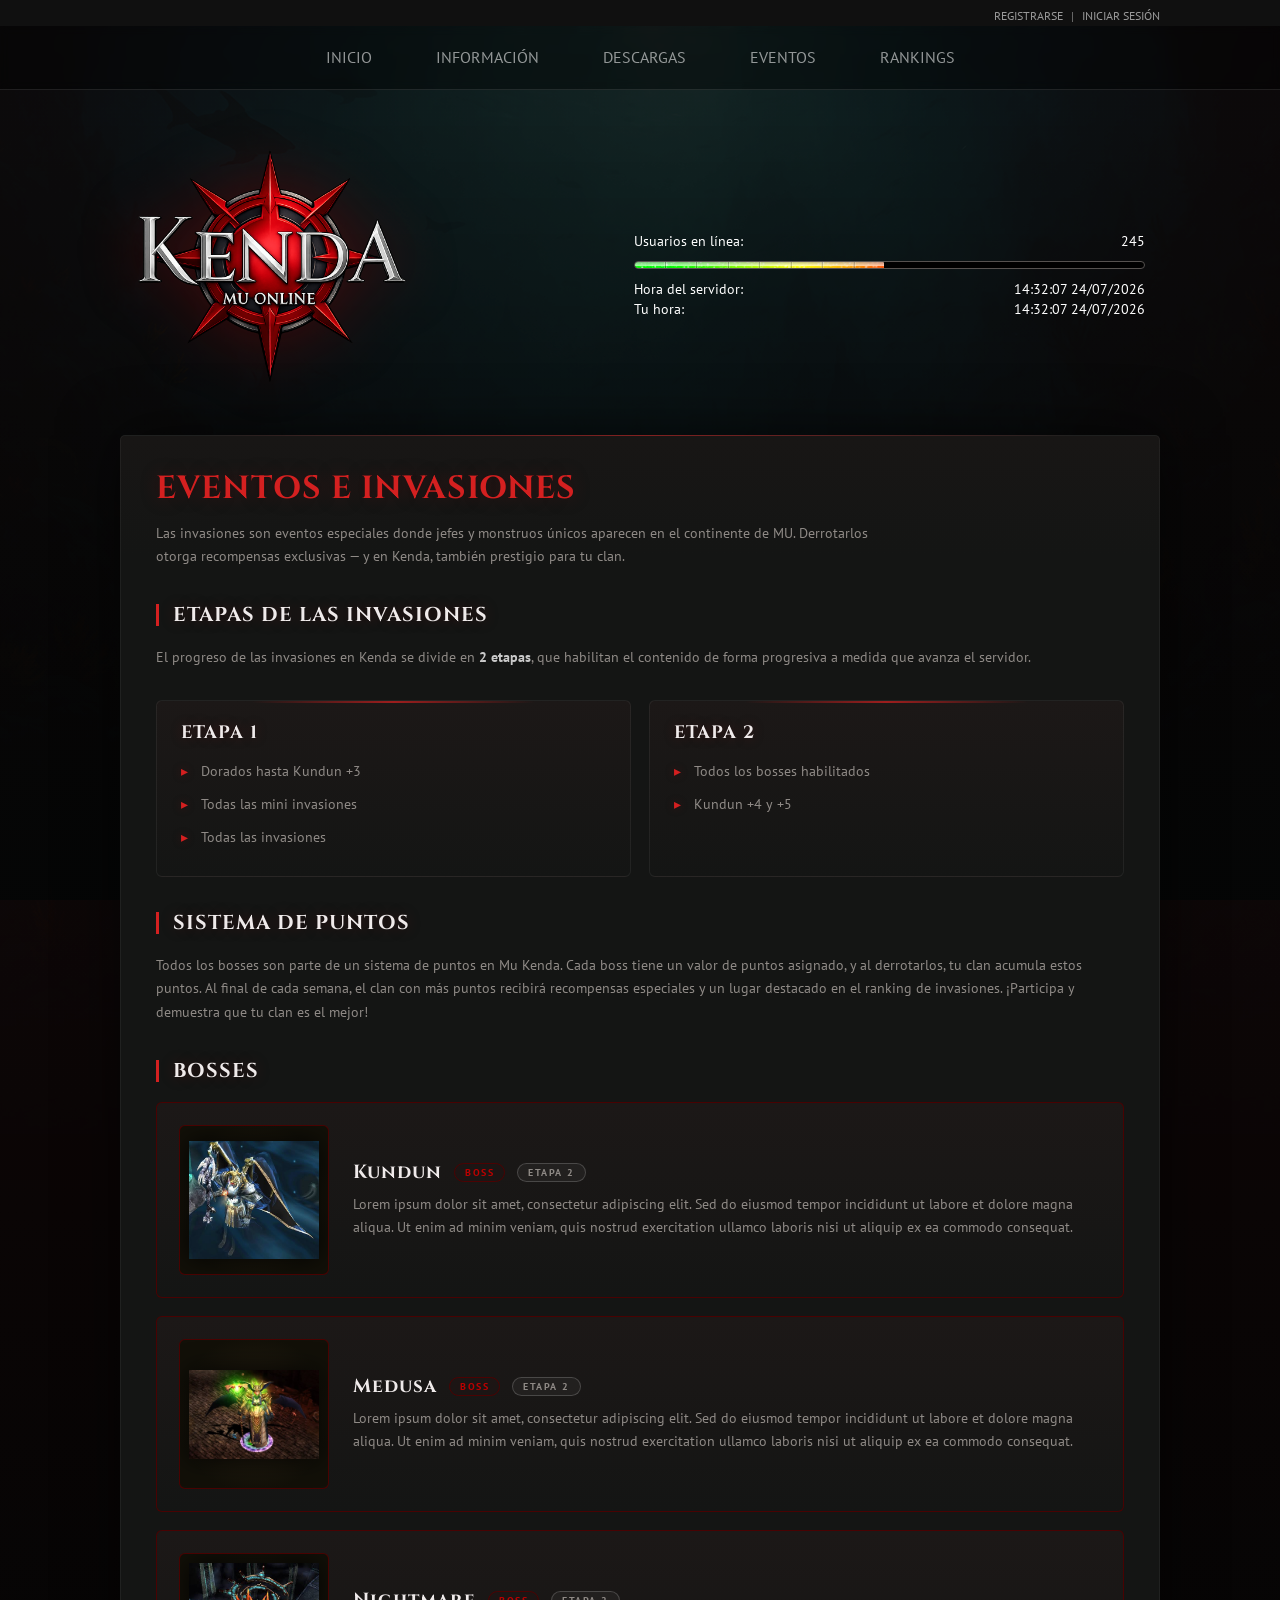
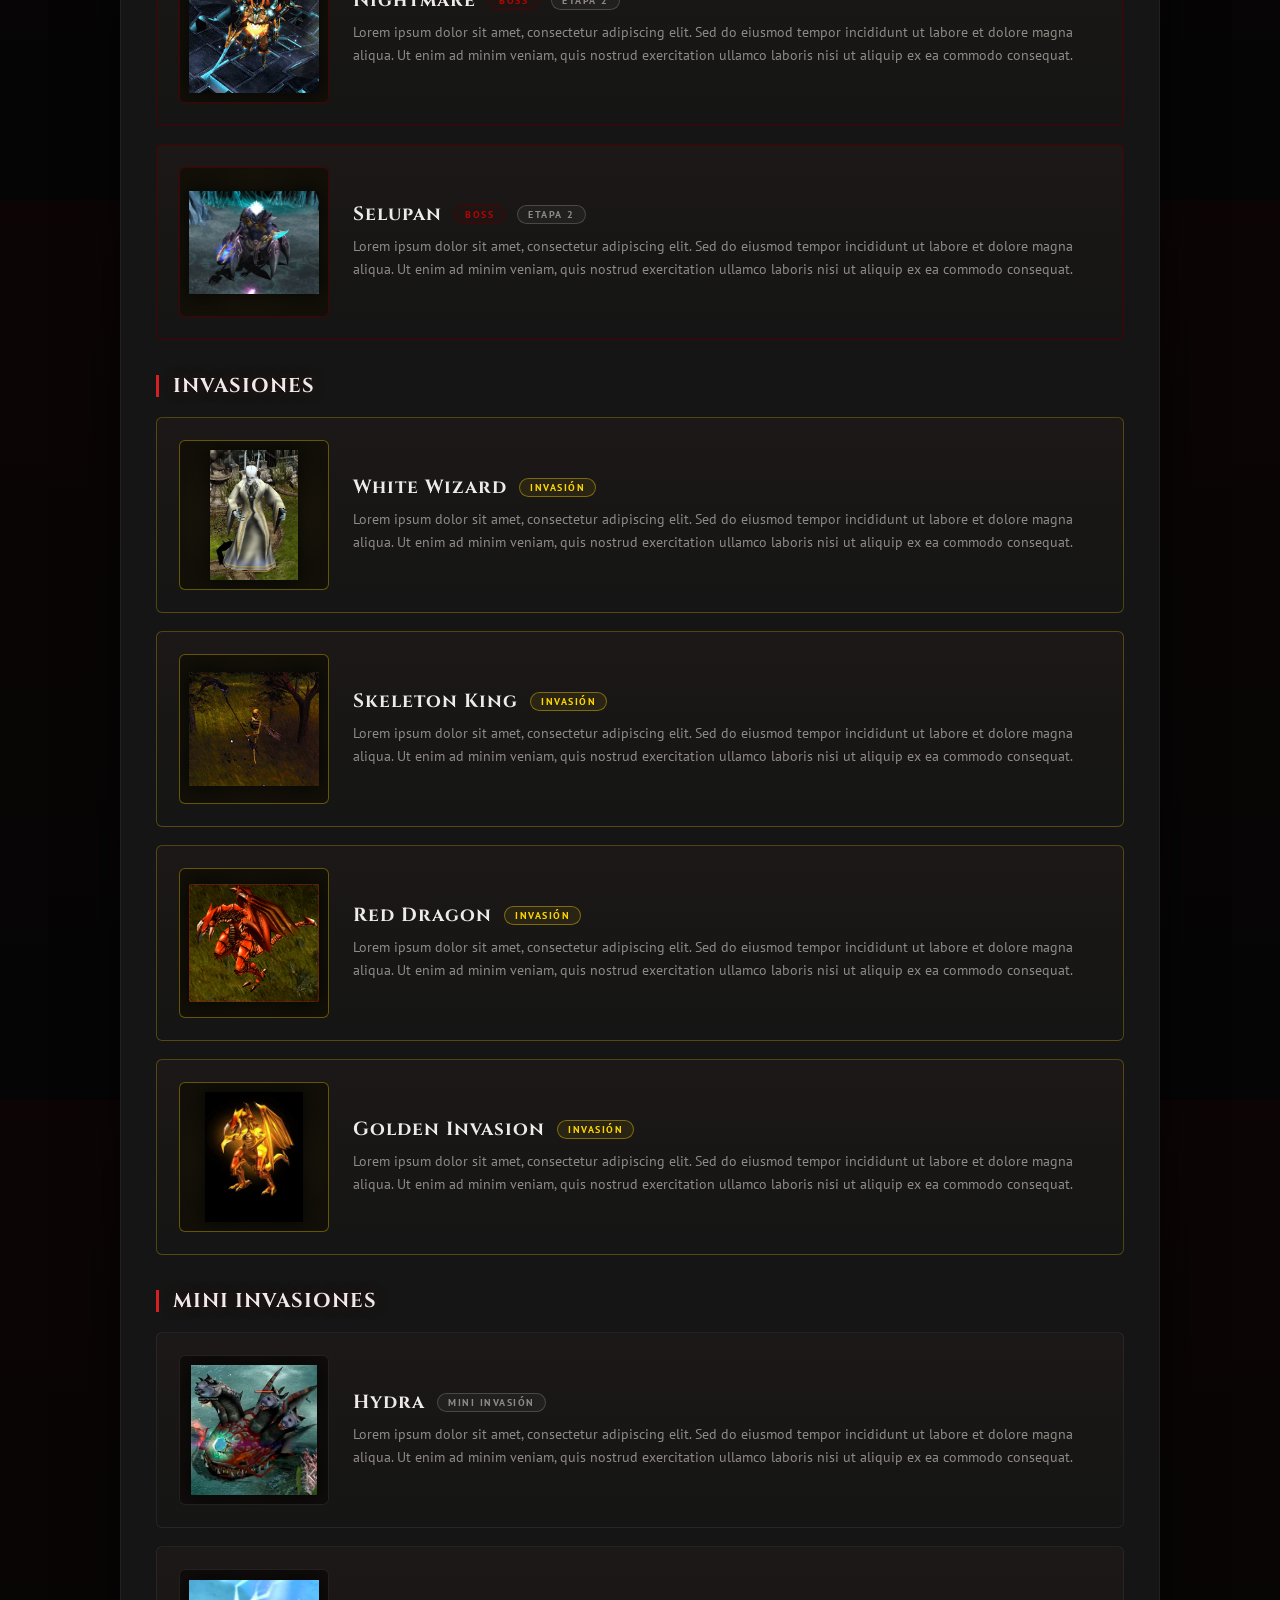
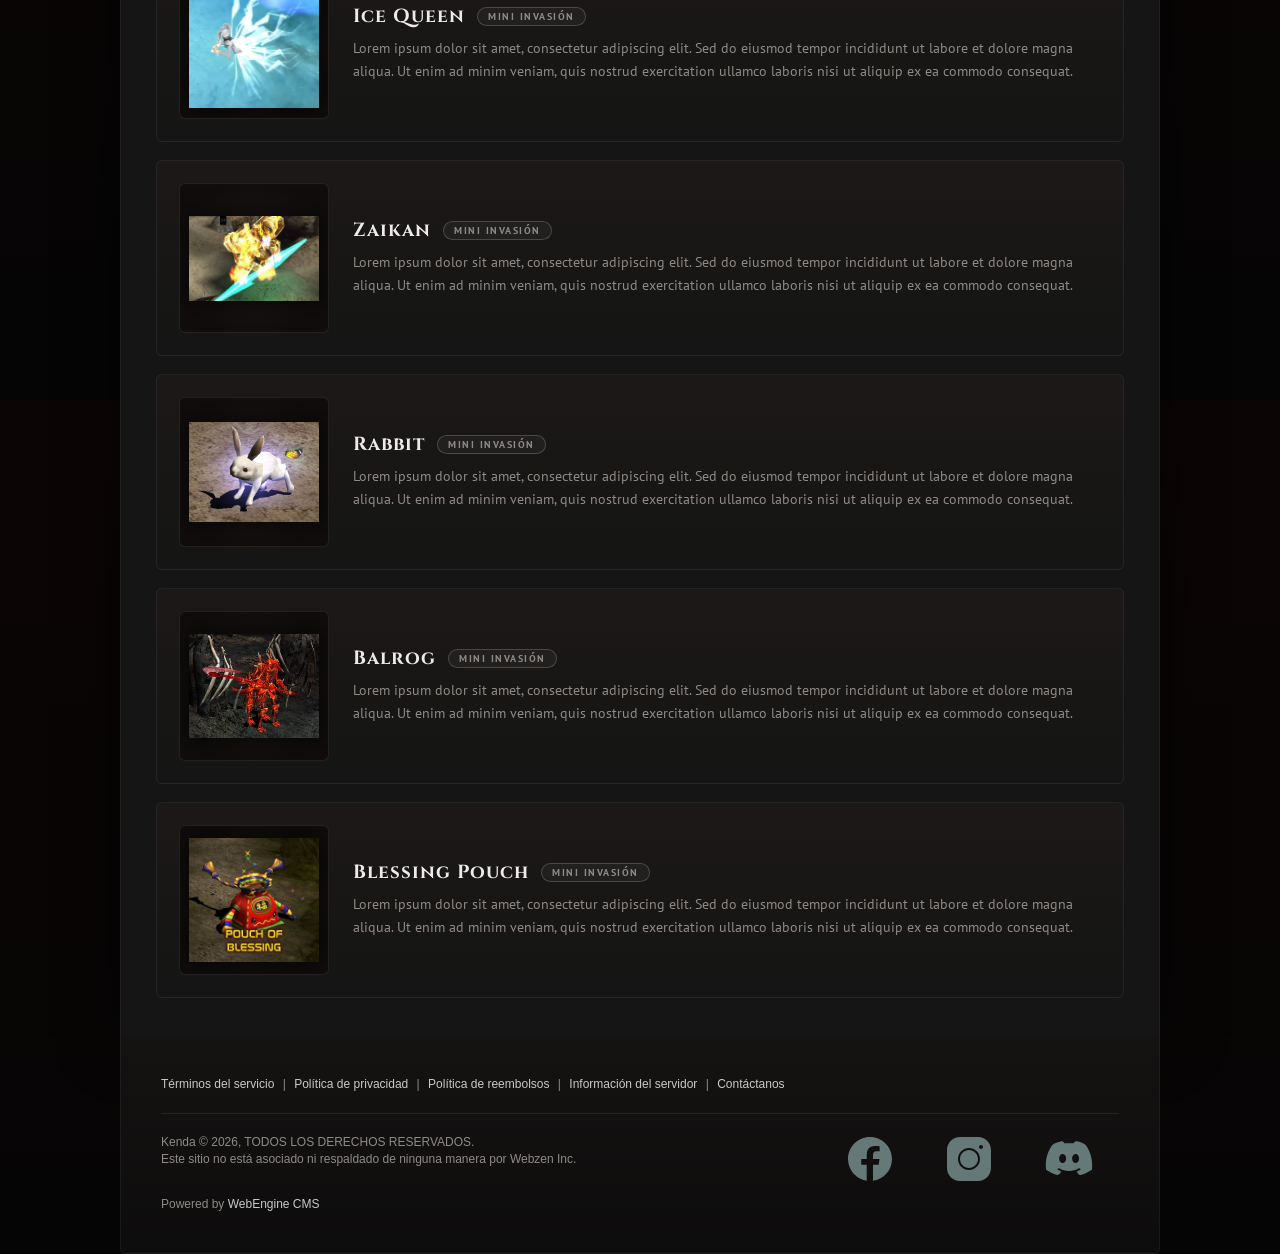
==== commit 3e827f88: "feat: added new assets for invasions, information and landing" ====
--- a/eventos.html
+++ b/eventos.html
@@ -112,6 +112,90 @@
             Las invasiones son eventos especiales donde jefes y monstruos únicos aparecen en el continente de MU. Derrotarlos otorga recompensas exclusivas — y en Kenda, también prestigio para tu
             clan.
           </p>
+          <!-- ========== ETAPAS DE LAS INVASIONES ========== -->
+          <h2 class="kenda-tier-title">Etapas de las invasiones</h2>
+          <p class="kenda-events-after-intro">
+            El progreso de las invasiones en Kenda se divide en <strong>2 etapas</strong>, que habilitan el contenido de forma progresiva a medida que avanza el servidor.
+          </p>
+          <div class="kenda-stages">
+            <div class="kenda-stage">
+              <h3 class="kenda-stage-title">Etapa 1</h3>
+              <ul class="kenda-stage-list">
+                <li>Dorados hasta Kundun +3</li>
+                <li>Todas las mini invasiones</li>
+                <li>Todas las invasiones</li>
+              </ul>
+            </div>
+            <div class="kenda-stage">
+              <h3 class="kenda-stage-title">Etapa 2</h3>
+              <ul class="kenda-stage-list">
+                <li>Todos los bosses habilitados</li>
+                <li>Kundun +4 y +5</li>
+              </ul>
+            </div>
+          </div>
+
+          <h2 class="kenda-tier-title">Sistema de puntos</h2>
+
+          <p class="kenda-events-after-intro">
+            Todos los bosses son parte de un sistema de puntos en Mu Kenda. Cada boss tiene un valor de puntos asignado, y al derrotarlos, tu clan acumula estos puntos. Al final de cada semana, el
+            clan con más puntos recibirá recompensas especiales y un lugar destacado en el ranking de invasiones. ¡Participa y demuestra que tu clan es el mejor!
+          </p>
+
+          <!-- ========== WORLD BOSSES ========== -->
+
+          <h2 class="kenda-tier-title">BOSSES</h2>
+
+          <div class="kenda-event kenda-event-boss">
+            <div class="kenda-event-img">
+              <img src="img/invasions/kundun.jpeg" alt="Kundun" />
+            </div>
+            <div class="kenda-event-body">
+              <h3>Kundun <span class="kenda-event-tier kenda-event-tier-boss">Boss</span> <span class="kenda-event-step-2">Etapa 2</span></h3>
+              <p>
+                Lorem ipsum dolor sit amet, consectetur adipiscing elit. Sed do eiusmod tempor incididunt ut labore et dolore magna aliqua. Ut enim ad minim veniam, quis nostrud exercitation ullamco
+                laboris nisi ut aliquip ex ea commodo consequat.
+              </p>
+            </div>
+          </div>
+
+          <div class="kenda-event kenda-event-boss">
+            <div class="kenda-event-img">
+              <img src="img/invasions/medusa.jpeg" alt="Medusa" />
+            </div>
+            <div class="kenda-event-body">
+              <h3>Medusa <span class="kenda-event-tier kenda-event-tier-boss">Boss</span><span class="kenda-event-step-2">Etapa 2</span></h3>
+              <p>
+                Lorem ipsum dolor sit amet, consectetur adipiscing elit. Sed do eiusmod tempor incididunt ut labore et dolore magna aliqua. Ut enim ad minim veniam, quis nostrud exercitation ullamco
+                laboris nisi ut aliquip ex ea commodo consequat.
+              </p>
+            </div>
+          </div>
+
+          <div class="kenda-event kenda-event-boss">
+            <div class="kenda-event-img">
+              <img src="img/invasions/nightmare.jpeg" alt="Nightmare" />
+            </div>
+            <div class="kenda-event-body">
+              <h3>Nightmare <span class="kenda-event-tier kenda-event-tier-boss">Boss</span> <span class="kenda-event-step-2">Etapa 2</span></h3>
+              <p>
+                Lorem ipsum dolor sit amet, consectetur adipiscing elit. Sed do eiusmod tempor incididunt ut labore et dolore magna aliqua. Ut enim ad minim veniam, quis nostrud exercitation ullamco
+                laboris nisi ut aliquip ex ea commodo consequat.
+              </p>
+            </div>
+          </div>
+          <div class="kenda-event kenda-event-boss">
+            <div class="kenda-event-img">
+              <img src="img/invasions/selupan.webp" alt="Selupan" />
+            </div>
+            <div class="kenda-event-body">
+              <h3>Selupan <span class="kenda-event-tier kenda-event-tier-boss">Boss</span> <span class="kenda-event-step-2">Etapa 2</span></h3>
+              <p>
+                Lorem ipsum dolor sit amet, consectetur adipiscing elit. Sed do eiusmod tempor incididunt ut labore et dolore magna aliqua. Ut enim ad minim veniam, quis nostrud exercitation ullamco
+                laboris nisi ut aliquip ex ea commodo consequat.
+              </p>
+            </div>
+          </div>
 
           <!-- ========== TIER MAYOR ========== -->
           <h2 class="kenda-tier-title">Invasiones</h2>
@@ -154,6 +238,18 @@
               </p>
             </div>
           </div>
+          <div class="kenda-event kenda-event-major">
+            <div class="kenda-event-img">
+              <img src="img/invasions/ggd.jpeg" alt="Golden Dragon" />
+            </div>
+            <div class="kenda-event-body">
+              <h3>Golden Invasion <span class="kenda-event-tier kenda-event-tier-major">Invasión</span></h3>
+              <p>
+                Lorem ipsum dolor sit amet, consectetur adipiscing elit. Sed do eiusmod tempor incididunt ut labore et dolore magna aliqua. Ut enim ad minim veniam, quis nostrud exercitation ullamco
+                laboris nisi ut aliquip ex ea commodo consequat.
+              </p>
+            </div>
+          </div>
 
           <!-- ========== TIER MENOR ========== -->
           <h2 class="kenda-tier-title">Mini Invasiones</h2>
@@ -203,6 +299,18 @@
             </div>
             <div class="kenda-event-body">
               <h3>Rabbit <span class="kenda-event-tier">Mini Invasión</span></h3>
+              <p>
+                Lorem ipsum dolor sit amet, consectetur adipiscing elit. Sed do eiusmod tempor incididunt ut labore et dolore magna aliqua. Ut enim ad minim veniam, quis nostrud exercitation ullamco
+                laboris nisi ut aliquip ex ea commodo consequat.
+              </p>
+            </div>
+          </div>
+          <div class="kenda-event">
+            <div class="kenda-event-img">
+              <img src="img/invasions/balrog.jpeg" alt="Balrog" />
+            </div>
+            <div class="kenda-event-body">
+              <h3>Balrog <span class="kenda-event-tier">Mini Invasión</span></h3>
               <p>
                 Lorem ipsum dolor sit amet, consectetur adipiscing elit. Sed do eiusmod tempor incididunt ut labore et dolore magna aliqua. Ut enim ad minim veniam, quis nostrud exercitation ullamco
                 laboris nisi ut aliquip ex ea commodo consequat.
--- a/css/kenda.css
+++ b/css/kenda.css
@@ -13,18 +13,18 @@
 
 /* Header: logo + server info side by side (saves vertical space) */
 #header {
-	padding: 35px 0px 10px 0px;
-	text-align: left;
+  padding: 35px 0px 10px 0px;
+  text-align: left;
 }
 .kenda-header-inner {
-	width: 1040px;
-	margin: 0px auto;
-	display: flex;
-	align-items: center;
-	justify-content: space-between;
+  width: 1040px;
+  margin: 0px auto;
+  display: flex;
+  align-items: center;
+  justify-content: space-between;
 }
 .kenda-header-inner .webengine-mu-logo {
-	width: 300px;
+  width: 300px;
 }
 
 /* Display typography: Cinzel everywhere a heading appears */
@@ -32,472 +32,616 @@
 .home-news-block .home-news-block-header h2,
 .panel-sidebar > .panel-heading .panel-title,
 .rankings_menu span {
-	font-family: 'Cinzel', serif;
-	letter-spacing: 1px;
+  font-family: "Cinzel", serif;
+  letter-spacing: 1px;
 }
 
 .page-title {
-	text-transform: uppercase;
-	text-shadow: 0 0 18px var(--accent-glow);
+  text-transform: uppercase;
+  text-shadow: 0 0 18px var(--accent-glow);
 }
 
 /* Main container: gradient surface + soft elevation + red top edge */
 #container {
-	background: linear-gradient(180deg, #181615 0%, var(--bg-panel) 120px);
-	border: 1px solid rgba(255, 255, 255, 0.05);
-	border-bottom: 0px;
-	box-shadow: 0 0 60px rgba(0, 0, 0, 0.6);
-	position: relative;
+  background: linear-gradient(180deg, #181615 0%, var(--bg-panel) 120px);
+  border: 1px solid rgba(255, 255, 255, 0.05);
+  border-bottom: 0px;
+  box-shadow: 0 0 60px rgba(0, 0, 0, 0.6);
+  position: relative;
 }
 #container::before {
-	content: '';
-	position: absolute;
-	top: -1px;
-	left: 8%;
-	right: 8%;
-	height: 1px;
-	background: linear-gradient(90deg, transparent, rgba(212, 32, 32, 0.55), transparent);
+  content: "";
+  position: absolute;
+  top: -1px;
+  left: 8%;
+  right: 8%;
+  height: 1px;
+  background: linear-gradient(90deg, transparent, rgba(212, 32, 32, 0.55), transparent);
 }
 
 /* Footer: match container depth, red bottom edge */
 .footer {
-	background: linear-gradient(180deg, #151312, #0d0c0c);
-	border: 1px solid rgba(255, 255, 255, 0.05);
-	border-top: 0px;
-	position: relative;
+  background: linear-gradient(180deg, #151312, #0d0c0c);
+  border: 1px solid rgba(255, 255, 255, 0.05);
+  border-top: 0px;
+  position: relative;
 }
 .footer::after {
-	content: '';
-	position: absolute;
-	bottom: -1px;
-	left: 8%;
-	right: 8%;
-	height: 1px;
-	background: linear-gradient(90deg, transparent, rgba(212, 32, 32, 0.35), transparent);
+  content: "";
+  position: absolute;
+  bottom: -1px;
+  left: 8%;
+  right: 8%;
+  height: 1px;
+  background: linear-gradient(90deg, transparent, rgba(212, 32, 32, 0.35), transparent);
 }
 
 /* Panels: subtle vertical gradient + hairline + heading depth */
 .panel-sidebar {
-	background: linear-gradient(180deg, #1a1716 0%, var(--bg-panel) 100%) !important;
-	border: 1px solid rgba(255, 255, 255, 0.05);
+  background: linear-gradient(180deg, #1a1716 0%, var(--bg-panel) 100%) !important;
+  border: 1px solid rgba(255, 255, 255, 0.05);
 }
 .panel-sidebar > .panel-heading {
-	background: linear-gradient(180deg, #2a1310 0%, var(--bg-panel-head) 100%);
-	text-transform: uppercase;
-	letter-spacing: 1px;
+  background: linear-gradient(180deg, #2a1310 0%, var(--bg-panel-head) 100%);
+  text-transform: uppercase;
+  letter-spacing: 1px;
 }
 .panel-sidebar > .panel-heading .panel-title {
-	font-size: 13px;
-	line-height: 1.4;
-	display: flex;
-	align-items: center;
-	justify-content: space-between;
-	flex-wrap: wrap;
-	gap: 6px;
+  font-size: 13px;
+  line-height: 1.4;
+  display: flex;
+  align-items: center;
+  justify-content: space-between;
+  flex-wrap: wrap;
+  gap: 6px;
 }
 .panel-sidebar > .panel-heading .panel-title .btn {
-	font-family: 'PT Sans', sans-serif;
-	letter-spacing: 0px;
-	text-transform: none;
-	white-space: nowrap;
-	font-size: 11px;
-	float: none !important;
-	margin-left: auto;
+  font-family: "PT Sans", sans-serif;
+  letter-spacing: 0px;
+  text-transform: none;
+  white-space: nowrap;
+  font-size: 11px;
+  float: none !important;
+  margin-left: auto;
 }
 
 /* Logo: red ambient glow */
 .webengine-mu-logo {
-	-webkit-filter: drop-shadow(0 0 30px rgba(120, 3, 3, 0.45));
-	filter: drop-shadow(0 0 30px rgba(120, 3, 3, 0.45));
+  -webkit-filter: drop-shadow(0 0 30px rgba(120, 3, 3, 0.45));
+  filter: drop-shadow(0 0 30px rgba(120, 3, 3, 0.45));
 }
 .webengine-mu-logo:hover {
-	-webkit-filter: drop-shadow(0 0 45px rgba(212, 32, 32, 0.55)) brightness(110%);
-	filter: drop-shadow(0 0 45px rgba(212, 32, 32, 0.55)) brightness(110%);
+  -webkit-filter: drop-shadow(0 0 45px rgba(212, 32, 32, 0.55)) brightness(110%);
+  filter: drop-shadow(0 0 45px rgba(212, 32, 32, 0.55)) brightness(110%);
 }
 
 /* Buttons: red gradient + glow on hover */
 .btn-primary {
-	background: linear-gradient(180deg, rgba(160, 18, 18, 0.15), rgba(120, 3, 3, 0.05));
-	transition: all .25s ease;
-}
-.btn-primary:active, .btn-primary:focus, .btn-primary:hover {
-	background: linear-gradient(180deg, #b01414, var(--molten-lava)) !important;
-	box-shadow: 0 0 14px rgba(212, 32, 32, 0.45);
+  background: linear-gradient(180deg, rgba(160, 18, 18, 0.15), rgba(120, 3, 3, 0.05));
+  transition: all 0.25s ease;
+}
+.btn-primary:active,
+.btn-primary:focus,
+.btn-primary:hover {
+  background: linear-gradient(180deg, #b01414, var(--molten-lava)) !important;
+  box-shadow: 0 0 14px rgba(212, 32, 32, 0.45);
 }
 
 /* News list: row hover feedback */
 .home-news-block-article {
-	padding: 4px 0px;
-	border-radius: 3px;
-	transition: background .2s ease;
+  padding: 4px 0px;
+  border-radius: 3px;
+  transition: background 0.2s ease;
 }
 .home-news-block-article:hover {
-	background: rgba(212, 32, 32, 0.06);
+  background: rgba(212, 32, 32, 0.06);
 }
 .home-news-block .home-news-block-header h2 {
-	border-left: 3px solid var(--accent-bright);
-	padding-left: 14px !important;
-	text-transform: uppercase;
+  border-left: 3px solid var(--accent-bright);
+  padding-left: 14px !important;
+  text-transform: uppercase;
 }
 
 /* Rankings: gold/silver/bronze podium places */
-.rankings-table tr:nth-child(2) .rankings-table-place { color: #ffd700; text-shadow: 0 0 10px rgba(255, 215, 0, 0.4); }
-.rankings-table tr:nth-child(3) .rankings-table-place { color: #c0c0c0; text-shadow: 0 0 10px rgba(192, 192, 192, 0.4); }
-.rankings-table tr:nth-child(4) .rankings-table-place { color: #cd7f32; text-shadow: 0 0 10px rgba(205, 127, 50, 0.4); }
+.rankings-table tr:nth-child(2) .rankings-table-place {
+  color: #ffd700;
+  text-shadow: 0 0 10px rgba(255, 215, 0, 0.4);
+}
+.rankings-table tr:nth-child(3) .rankings-table-place {
+  color: #c0c0c0;
+  text-shadow: 0 0 10px rgba(192, 192, 192, 0.4);
+}
+.rankings-table tr:nth-child(4) .rankings-table-place {
+  color: #cd7f32;
+  text-shadow: 0 0 10px rgba(205, 127, 50, 0.4);
+}
 
 /* Rankings menu pills: hover depth */
 .rankings_menu a {
-	transition: all .25s ease;
+  transition: all 0.25s ease;
 }
 .rankings_menu a:hover {
-	border-color: var(--accent-bright);
-	box-shadow: 0 0 12px var(--accent-glow);
+  border-color: var(--accent-bright);
+  box-shadow: 0 0 12px var(--accent-glow);
 }
 
 /* ----------------------------------------------------------------
    HERO — "Un reto distinto"
 ---------------------------------------------------------------- */
 .kenda-hero {
-	width: 1040px;
-	margin: 40px auto 0px;
-	position: relative;
+  width: 1040px;
+  margin: 40px auto 0px;
+  position: relative;
 }
 
 /* ambient red glow behind the hero */
 .kenda-hero::before {
-	content: '';
-	position: absolute;
-	top: -80px;
-	left: -120px;
-	right: -120px;
-	bottom: -60px;
-	background:
-		radial-gradient(ellipse 45% 55% at 25% 45%, rgba(120, 3, 3, 0.30), transparent 70%),
-		radial-gradient(ellipse 35% 45% at 80% 30%, rgba(120, 3, 3, 0.18), transparent 70%);
-	pointer-events: none;
+  content: "";
+  position: absolute;
+  top: -80px;
+  left: -120px;
+  right: -120px;
+  bottom: -60px;
+  background: radial-gradient(ellipse 45% 55% at 25% 45%, rgba(120, 3, 3, 0.3), transparent 70%), radial-gradient(ellipse 35% 45% at 80% 30%, rgba(120, 3, 3, 0.18), transparent 70%);
+  pointer-events: none;
 }
 
 .kenda-hero-inner {
-	position: relative;
-	padding: 20px 20px 0px 20px;
+  position: relative;
+  padding: 20px 20px 0px 20px;
 }
 
 .kenda-kicker {
-	display: inline-block;
-	font-family: 'Cinzel', serif;
-	font-size: 13px;
-	font-weight: 700;
-	letter-spacing: 5px;
-	text-transform: uppercase;
-	color: var(--accent-hot);
-	border: 1px solid rgba(212, 32, 32, 0.4);
-	padding: 6px 16px;
-	border-radius: 2px;
-	background: rgba(120, 3, 3, 0.12);
-	text-shadow: 0 0 12px var(--accent-glow);
+  display: inline-block;
+  font-family: "Cinzel", serif;
+  font-size: 13px;
+  font-weight: 700;
+  letter-spacing: 5px;
+  text-transform: uppercase;
+  color: var(--accent-hot);
+  border: 1px solid rgba(212, 32, 32, 0.4);
+  padding: 6px 16px;
+  border-radius: 2px;
+  background: rgba(120, 3, 3, 0.12);
+  text-shadow: 0 0 12px var(--accent-glow);
 }
 
 .kenda-hero-title {
-	font-family: 'Cinzel', serif;
-	font-size: 42px;
-	font-weight: 900;
-	line-height: 1.15;
-	color: #f2eded;
-	margin: 22px 0px 16px 0px;
-	text-shadow: 0 2px 20px rgba(0, 0, 0, 0.8);
+  font-family: "Cinzel", serif;
+  font-size: 42px;
+  font-weight: 900;
+  line-height: 1.15;
+  color: #f2eded;
+  margin: 22px 0px 16px 0px;
+  text-shadow: 0 2px 20px rgba(0, 0, 0, 0.8);
 }
 .kenda-hero-title .kenda-accent {
-	color: var(--accent-bright);
-	text-shadow: 0 0 24px var(--accent-glow);
+  color: var(--accent-bright);
+  text-shadow: 0 0 24px var(--accent-glow);
 }
 
 .kenda-hero-text {
-	font-size: 15px;
-	line-height: 1.75;
-	color: var(--text-silver);
-	max-width: 92%;
-	margin-bottom: 28px;
+  font-size: 15px;
+  line-height: 1.75;
+  color: var(--text-silver);
+  max-width: 92%;
+  margin-bottom: 28px;
 }
 .kenda-hero-text strong {
-	color: #f2eded;
+  color: #f2eded;
 }
 
 /* CTA */
 .kenda-cta {
-	display: inline-block;
-	font-family: 'Cinzel', serif;
-	font-size: 15px;
-	font-weight: 700;
-	letter-spacing: 2px;
-	text-transform: uppercase;
-	color: #ffffff !important;
-	background: linear-gradient(180deg, #b01414, var(--molten-lava));
-	border: 1px solid var(--accent-bright);
-	padding: 15px 38px;
-	border-radius: 3px;
-	box-shadow: 0 0 24px rgba(120, 3, 3, 0.5), inset 0 1px 0 rgba(255, 255, 255, 0.15);
-	transition: all .25s ease;
-	cursor: pointer;
-}
-.kenda-cta:hover, .kenda-cta:focus {
-	background: linear-gradient(180deg, #d41818, #8f0404);
-	box-shadow: 0 0 40px rgba(212, 32, 32, 0.65), inset 0 1px 0 rgba(255, 255, 255, 0.2);
-	transform: translateY(-2px);
-	text-decoration: none !important;
+  display: inline-block;
+  font-family: "Cinzel", serif;
+  font-size: 15px;
+  font-weight: 700;
+  letter-spacing: 2px;
+  text-transform: uppercase;
+  color: #ffffff !important;
+  background: linear-gradient(180deg, #b01414, var(--molten-lava));
+  border: 1px solid var(--accent-bright);
+  padding: 15px 38px;
+  border-radius: 3px;
+  box-shadow:
+    0 0 24px rgba(120, 3, 3, 0.5),
+    inset 0 1px 0 rgba(255, 255, 255, 0.15);
+  transition: all 0.25s ease;
+  cursor: pointer;
+}
+.kenda-cta:hover,
+.kenda-cta:focus {
+  background: linear-gradient(180deg, #d41818, #8f0404);
+  box-shadow:
+    0 0 40px rgba(212, 32, 32, 0.65),
+    inset 0 1px 0 rgba(255, 255, 255, 0.2);
+  transform: translateY(-2px);
+  text-decoration: none !important;
 }
 .kenda-cta:focus-visible {
-	outline: 2px solid var(--accent-hot);
-	outline-offset: 3px;
+  outline: 2px solid var(--accent-hot);
+  outline-offset: 3px;
 }
 
 /* Prize pool card */
 .kenda-prize {
-	background: linear-gradient(160deg, #221010 0%, var(--bg-panel) 70%);
-	border: 1px solid rgba(212, 32, 32, 0.35);
-	border-radius: 8px;
-	padding: 32px 24px 26px 24px;
-	text-align: center;
-	position: relative;
-	overflow: hidden;
-	box-shadow: 0 0 50px rgba(120, 3, 3, 0.3), inset 0 1px 0 rgba(255, 255, 255, 0.06);
-	animation: kenda-prize-pulse 4s ease-in-out infinite;
+  background: linear-gradient(160deg, #221010 0%, var(--bg-panel) 70%);
+  border: 1px solid rgba(212, 32, 32, 0.35);
+  border-radius: 8px;
+  padding: 32px 24px 26px 24px;
+  text-align: center;
+  position: relative;
+  overflow: hidden;
+  box-shadow:
+    0 0 50px rgba(120, 3, 3, 0.3),
+    inset 0 1px 0 rgba(255, 255, 255, 0.06);
+  animation: kenda-prize-pulse 4s ease-in-out infinite;
 }
 .kenda-prize::before {
-	content: '';
-	position: absolute;
-	top: 0px;
-	left: 12%;
-	right: 12%;
-	height: 2px;
-	background: linear-gradient(90deg, transparent, var(--accent-bright), transparent);
+  content: "";
+  position: absolute;
+  top: 0px;
+  left: 12%;
+  right: 12%;
+  height: 2px;
+  background: linear-gradient(90deg, transparent, var(--accent-bright), transparent);
 }
 @keyframes kenda-prize-pulse {
-	0%, 100% { box-shadow: 0 0 50px rgba(120, 3, 3, 0.30), inset 0 1px 0 rgba(255, 255, 255, 0.06); }
-	50%      { box-shadow: 0 0 70px rgba(212, 32, 32, 0.45), inset 0 1px 0 rgba(255, 255, 255, 0.06); }
+  0%,
+  100% {
+    box-shadow:
+      0 0 50px rgba(120, 3, 3, 0.3),
+      inset 0 1px 0 rgba(255, 255, 255, 0.06);
+  }
+  50% {
+    box-shadow:
+      0 0 70px rgba(212, 32, 32, 0.45),
+      inset 0 1px 0 rgba(255, 255, 255, 0.06);
+  }
 }
 
 .kenda-prize-label {
-	display: block;
-	font-family: 'Cinzel', serif;
-	font-size: 12px;
-	font-weight: 700;
-	letter-spacing: 3px;
-	text-transform: uppercase;
-	color: var(--text-muted);
+  display: block;
+  font-family: "Cinzel", serif;
+  font-size: 12px;
+  font-weight: 700;
+  letter-spacing: 3px;
+  text-transform: uppercase;
+  color: var(--text-muted);
 }
 
 .kenda-prize-amount {
-	display: block;
-	font-family: 'Cinzel', serif;
-	font-size: 68px;
-	font-weight: 900;
-	line-height: 1.05;
-	color: #f5f0f0;
-	margin: 10px 0px 4px 0px;
-	text-shadow: 0 0 30px rgba(212, 32, 32, 0.5), 0 2px 4px rgba(0, 0, 0, 0.8);
-	font-variant-numeric: tabular-nums;
+  display: block;
+  font-family: "Cinzel", serif;
+  font-size: 68px;
+  font-weight: 900;
+  line-height: 1.05;
+  color: #f5f0f0;
+  margin: 10px 0px 4px 0px;
+  text-shadow:
+    0 0 30px rgba(212, 32, 32, 0.5),
+    0 2px 4px rgba(0, 0, 0, 0.8);
+  font-variant-numeric: tabular-nums;
 }
 .kenda-prize-amount small {
-	font-size: 22px;
-	font-weight: 700;
-	letter-spacing: 2px;
-	color: var(--accent-hot);
-	vertical-align: 8px;
+  font-size: 22px;
+  font-weight: 700;
+  letter-spacing: 2px;
+  color: var(--accent-hot);
+  vertical-align: 8px;
 }
 
 .kenda-prize-badge {
-	display: inline-block;
-	font-size: 11px;
-	font-weight: bold;
-	letter-spacing: 1px;
-	text-transform: uppercase;
-	color: #ffd700;
-	border: 1px solid rgba(255, 215, 0, 0.35);
-	background: rgba(255, 215, 0, 0.07);
-	padding: 4px 12px;
-	border-radius: 20px;
-	margin: 8px 0px 14px 0px;
+  display: inline-block;
+  font-size: 11px;
+  font-weight: bold;
+  letter-spacing: 1px;
+  text-transform: uppercase;
+  color: #ffd700;
+  border: 1px solid rgba(255, 215, 0, 0.35);
+  background: rgba(255, 215, 0, 0.07);
+  padding: 4px 12px;
+  border-radius: 20px;
+  margin: 8px 0px 14px 0px;
 }
 
 .kenda-prize-note {
-	display: block;
-	font-size: 12.5px;
-	line-height: 1.6;
-	color: var(--text-muted);
+  display: block;
+  font-size: 12.5px;
+  line-height: 1.6;
+  color: var(--text-muted);
 }
 .kenda-prize-note strong {
-	color: var(--text-silver);
+  color: var(--text-silver);
 }
 
 /* Feature cards */
 .kenda-features {
-	margin-top: 34px;
-	margin-bottom: 45px;
+  margin-top: 34px;
+  margin-bottom: 45px;
 }
 .kenda-feature {
-	background: linear-gradient(180deg, #1c1817 0%, var(--bg-panel) 100%);
-	border: 1px solid rgba(255, 255, 255, 0.06);
-	border-radius: 6px;
-	padding: 26px 22px;
-	height: 100%;
-	transition: all .25s ease;
-	position: relative;
+  background: linear-gradient(180deg, #1c1817 0%, var(--bg-panel) 100%);
+  border: 1px solid rgba(255, 255, 255, 0.06);
+  border-radius: 6px;
+  padding: 26px 22px;
+  height: 100%;
+  transition: all 0.25s ease;
+  position: relative;
 }
 .kenda-feature:hover {
-	transform: translateY(-3px);
-	border-color: rgba(212, 32, 32, 0.45);
-	box-shadow: 0 8px 30px rgba(0, 0, 0, 0.5), 0 0 20px var(--accent-glow);
+  transform: translateY(-3px);
+  border-color: rgba(212, 32, 32, 0.45);
+  box-shadow:
+    0 8px 30px rgba(0, 0, 0, 0.5),
+    0 0 20px var(--accent-glow);
 }
 .kenda-feature-icon {
-	display: inline-block;
-	color: var(--accent-bright);
-	margin-bottom: 14px;
+  display: inline-block;
+  color: var(--accent-bright);
+  margin-bottom: 14px;
 }
 .kenda-feature-icon svg {
-	width: 30px;
-	height: 30px;
-	stroke-width: 1.75;
-	filter: drop-shadow(0 0 8px var(--accent-glow));
+  width: 30px;
+  height: 30px;
+  stroke-width: 1.75;
+  filter: drop-shadow(0 0 8px var(--accent-glow));
 }
 .kenda-feature h3 {
-	font-family: 'Cinzel', serif;
-	font-size: 16px;
-	font-weight: 700;
-	letter-spacing: 1px;
-	text-transform: uppercase;
-	color: #efeaea;
-	margin: 0px 0px 10px 0px;
+  font-family: "Cinzel", serif;
+  font-size: 16px;
+  font-weight: 700;
+  letter-spacing: 1px;
+  text-transform: uppercase;
+  color: #efeaea;
+  margin: 0px 0px 10px 0px;
 }
 .kenda-feature p {
-	font-size: 13px;
-	line-height: 1.65;
-	color: var(--text-muted);
-	margin: 0px;
+  font-size: 13px;
+  line-height: 1.65;
+  color: var(--text-muted);
+  margin: 0px;
 }
 
 /* equal-height card row (Bootstrap 3 has no flex grid) */
 .kenda-features .row-flex {
-	display: flex;
-	flex-wrap: wrap;
+  display: flex;
+  flex-wrap: wrap;
 }
 .kenda-features .row-flex > [class*="col-"] {
-	display: flex;
+  display: flex;
 }
 
 /* ----------------------------------------------------------------
    EVENTS PAGE — invasion list
 ---------------------------------------------------------------- */
 .kenda-events-intro {
-	font-size: 14px;
-	line-height: 1.7;
-	color: var(--text-muted);
-	max-width: 75%;
-	margin-bottom: 30px;
-}
-.kenda-events-intro strong { color: var(--text-silver); }
-
+  font-size: 14px;
+  line-height: 1.7;
+  color: var(--text-muted);
+  max-width: 75%;
+  margin-bottom: 30px;
+}
+.kenda-events-after-intro {
+  font-size: 14px;
+  line-height: 1.7;
+  color: var(--text-muted);
+  max-width: 100%;
+  margin-bottom: 30px;
+}
+.kenda-events-intro strong {
+  color: var(--text-silver);
+}
+
+.kenda-events-after-intro strong {
+  color: var(--text-silver);
+}
 .kenda-tier-title {
-	font-family: 'Cinzel', serif;
-	font-size: 20px;
-	font-weight: 700;
-	letter-spacing: 1px;
-	text-transform: uppercase;
-	color: #efeaea;
-	border-left: 3px solid var(--accent-bright);
-	padding-left: 14px;
-	margin: 35px 0px 20px 0px;
-	text-shadow: 0 0 14px var(--accent-glow);
+  font-family: "Cinzel", serif;
+  font-size: 20px;
+  font-weight: 700;
+  letter-spacing: 1px;
+  text-transform: uppercase;
+  color: #efeaea;
+  border-left: 3px solid var(--accent-bright);
+  padding-left: 14px;
+  margin: 35px 0px 20px 0px;
+  text-shadow: 0 0 14px var(--accent-glow);
 }
 
 .kenda-event {
-	display: flex;
-	align-items: center;
-	gap: 24px;
-	background: linear-gradient(180deg, #1c1817 0%, var(--bg-panel) 100%);
-	border: 1px solid rgba(255, 255, 255, 0.06);
-	border-radius: 6px;
-	padding: 22px;
-	margin-bottom: 18px;
-	transition: all .25s ease;
+  display: flex;
+  align-items: center;
+  gap: 24px;
+  background: linear-gradient(180deg, #1c1817 0%, var(--bg-panel) 100%);
+  border: 1px solid rgba(255, 255, 255, 0.06);
+  border-radius: 6px;
+  padding: 22px;
+  margin-bottom: 18px;
+  transition: all 0.25s ease;
 }
 .kenda-event:hover {
-	transform: translateY(-2px);
-	border-color: rgba(212, 32, 32, 0.45);
-	box-shadow: 0 8px 30px rgba(0, 0, 0, 0.5), 0 0 18px var(--accent-glow);
+  transform: translateY(-2px);
+  border-color: rgba(212, 32, 32, 0.45);
+  box-shadow:
+    0 8px 30px rgba(0, 0, 0, 0.5),
+    0 0 18px var(--accent-glow);
 }
 
 .kenda-event-img {
-	flex: 0 0 150px;
-	width: 150px;
-	height: 150px;
-	border-radius: 6px;
-	background: radial-gradient(ellipse at center, #241b19 0%, #100d0c 75%);
-	border: 1px solid rgba(255, 255, 255, 0.08);
-	display: flex;
-	align-items: center;
-	justify-content: center;
-	overflow: hidden;
+  flex: 0 0 150px;
+  width: 150px;
+  height: 150px;
+  border-radius: 6px;
+  background: radial-gradient(ellipse at center, #241b19 0%, #100d0c 75%);
+  border: 1px solid rgba(255, 255, 255, 0.08);
+  display: flex;
+  align-items: center;
+  justify-content: center;
+  overflow: hidden;
 }
 .kenda-event-img img {
-	max-width: 88%;
-	max-height: 88%;
-	object-fit: contain;
-	filter: drop-shadow(0 0 12px rgba(0, 0, 0, 0.85));
-	transition: all .25s ease;
+  max-width: 88%;
+  max-height: 88%;
+  object-fit: contain;
+  filter: drop-shadow(0 0 12px rgba(0, 0, 0, 0.85));
+  transition: all 0.25s ease;
 }
 .kenda-event:hover .kenda-event-img img {
-	transform: scale(1.06);
-}
-
-.kenda-event-body { flex: 1; }
+  transform: scale(1.06);
+}
+
+.kenda-event-body {
+  flex: 1;
+}
 .kenda-event-body h3 {
-	display: flex;
-	align-items: center;
-	gap: 12px;
-	font-family: 'Cinzel', serif;
-	font-size: 19px;
-	font-weight: 700;
-	letter-spacing: 1px;
-	color: #efeaea;
-	margin: 0px 0px 10px 0px;
+  display: flex;
+  align-items: center;
+  gap: 12px;
+  font-family: "Cinzel", serif;
+  font-size: 19px;
+  font-weight: 700;
+  letter-spacing: 1px;
+  color: #efeaea;
+  margin: 0px 0px 10px 0px;
 }
 .kenda-event-body p {
-	font-size: 13.5px;
-	line-height: 1.65;
-	color: var(--text-muted);
-	margin: 0px;
+  font-size: 13.5px;
+  line-height: 1.65;
+  color: var(--text-muted);
+  margin: 0px;
 }
 
 /* tier badge */
 .kenda-event-tier {
-	font-family: 'PT Sans', sans-serif;
-	font-size: 10px;
-	font-weight: bold;
-	letter-spacing: 1.5px;
-	text-transform: uppercase;
-	color: var(--text-muted);
-	border: 1px solid rgba(255, 255, 255, 0.18);
-	background: rgba(255, 255, 255, 0.04);
-	padding: 3px 10px;
-	border-radius: 20px;
+  font-family: "PT Sans", sans-serif;
+  font-size: 10px;
+  font-weight: bold;
+  letter-spacing: 1.5px;
+  text-transform: uppercase;
+  color: var(--text-muted);
+  border: 1px solid rgba(255, 255, 255, 0.18);
+  background: rgba(255, 255, 255, 0.04);
+  padding: 3px 10px;
+  border-radius: 20px;
+}
+
+.kenda-event-step-2 {
+  font-family: "PT Sans", sans-serif;
+  font-size: 10px;
+  font-weight: bold;
+  letter-spacing: 1.5px;
+  text-transform: uppercase;
+  color: var(--text-muted);
+  border: 1px solid rgba(255, 255, 255, 0.18);
+  background: rgba(255, 255, 255, 0.04);
+  padding: 3px 10px;
+  border-radius: 20px;
 }
 
 /* tier mayor: gold prestige accents (matches podium gold) */
 .kenda-event-major {
-	border-color: rgba(255, 215, 0, 0.25);
+  border-color: rgba(255, 215, 0, 0.25);
 }
 .kenda-event-major:hover {
-	border-color: rgba(255, 215, 0, 0.5);
-	box-shadow: 0 8px 30px rgba(0, 0, 0, 0.5), 0 0 18px rgba(255, 215, 0, 0.15);
+  border-color: rgba(255, 215, 0, 0.5);
+  box-shadow:
+    0 8px 30px rgba(0, 0, 0, 0.5),
+    0 0 18px rgba(255, 215, 0, 0.15);
 }
 .kenda-event-major .kenda-event-img {
-	border-color: rgba(255, 215, 0, 0.35);
-	background: radial-gradient(ellipse at center, #2a2113 0%, #121008 75%);
+  border-color: rgba(255, 215, 0, 0.35);
+  background: radial-gradient(ellipse at center, #2a2113 0%, #121008 75%);
 }
 .kenda-event-tier-major {
-	color: #ffd700;
-	border-color: rgba(255, 215, 0, 0.4);
-	background: rgba(255, 215, 0, 0.07);
+  color: #ffd700;
+  border-color: rgba(255, 215, 0, 0.4);
+  background: rgba(255, 215, 0, 0.07);
+}
+
+/* tier bosses: red prestige accents (matches podium red) */
+.kenda-event-boss {
+  border-color: rgba(76, 2, 2, 0.95);
+}
+.kenda-event-boss:hover {
+  border-color: rgba(108, 0, 0, 0.95);
+  box-shadow:
+    0 8px 30px rgba(109, 5, 5, 0.95),
+    0 0 18px rgba(76, 2, 2, 0.5);
+}
+.kenda-event-boss .kenda-event-img {
+  border-color: rgba(76, 2, 2, 0.95);
+  background: radial-gradient(ellipse at center, #2a2113 0%, #121008 75%);
+}
+.kenda-event-tier-boss {
+  color: #bd0000;
+  border-color: rgba(76, 2, 2, 1);
+  background: rgba(76, 2, 2, 0.07);
+}
+
+/* Invasion stages — 2-phase progression */
+.kenda-stages {
+  display: flex;
+  flex-wrap: wrap;
+  gap: 18px;
+  margin-bottom: 10px;
+}
+.kenda-stage {
+  flex: 1 1 0;
+  min-width: 280px;
+  background: linear-gradient(180deg, #1c1817 0%, var(--bg-panel) 100%);
+  border: 1px solid rgba(255, 255, 255, 0.06);
+  border-radius: 6px;
+  padding: 22px 24px;
+  position: relative;
+  transition: all 0.25s ease;
+}
+.kenda-stage::before {
+  content: "";
+  position: absolute;
+  top: 0px;
+  left: 20%;
+  right: 20%;
+  height: 2px;
+  background: linear-gradient(90deg, transparent, var(--accent-bright), transparent);
+  opacity: 0.7;
+}
+.kenda-stage:hover {
+  transform: translateY(-2px);
+  border-color: rgba(212, 32, 32, 0.45);
+  box-shadow:
+    0 8px 24px rgba(0, 0, 0, 0.5),
+    0 0 14px var(--accent-glow);
+}
+.kenda-stage-title {
+  font-family: "Cinzel", serif;
+  font-size: 18px;
+  font-weight: 700;
+  letter-spacing: 1px;
+  text-transform: uppercase;
+  color: #efeaea;
+  margin: 0px 0px 12px 0px;
+  text-shadow: 0 0 12px var(--accent-glow);
+}
+.kenda-stage-list {
+  list-style: none;
+  margin: 0px;
+  padding: 0px;
+  font-size: 13.5px;
+  line-height: 1.7;
+  color: var(--text-muted);
+}
+.kenda-stage-list li {
+  padding: 5px 0px 5px 20px;
+  position: relative;
+}
+.kenda-stage-list li::before {
+  content: "▸";
+  position: absolute;
+  left: 0px;
+  color: var(--accent-bright);
+  text-shadow: 0 0 8px var(--accent-glow);
 }
 
 /* ----------------------------------------------------------------
@@ -506,221 +650,280 @@
 
 /* Stat cards (server config) */
 .kenda-stats {
-	display: flex;
-	flex-wrap: wrap;
-	gap: 14px;
-	margin-bottom: 10px;
+  display: flex;
+  flex-wrap: wrap;
+  gap: 14px;
+  margin-bottom: 10px;
 }
 .kenda-stat {
-	flex: 1 1 0;
-	min-width: 150px;
-	background: linear-gradient(180deg, #1c1817 0%, var(--bg-panel) 100%);
-	border: 1px solid rgba(255, 255, 255, 0.06);
-	border-radius: 6px;
-	padding: 22px 14px 18px 14px;
-	text-align: center;
-	position: relative;
-	transition: all .25s ease;
+  flex: 1 1 0;
+  min-width: 150px;
+  background: linear-gradient(180deg, #1c1817 0%, var(--bg-panel) 100%);
+  border: 1px solid rgba(255, 255, 255, 0.06);
+  border-radius: 6px;
+  padding: 22px 14px 18px 14px;
+  text-align: center;
+  position: relative;
+  transition: all 0.25s ease;
 }
 .kenda-stat::before {
-	content: '';
-	position: absolute;
-	top: 0px;
-	left: 20%;
-	right: 20%;
-	height: 2px;
-	background: linear-gradient(90deg, transparent, var(--accent-bright), transparent);
-	opacity: 0.7;
+  content: "";
+  position: absolute;
+  top: 0px;
+  left: 20%;
+  right: 20%;
+  height: 2px;
+  background: linear-gradient(90deg, transparent, var(--accent-bright), transparent);
+  opacity: 0.7;
 }
 .kenda-stat:hover {
-	transform: translateY(-2px);
-	border-color: rgba(212, 32, 32, 0.45);
-	box-shadow: 0 8px 24px rgba(0, 0, 0, 0.5), 0 0 14px var(--accent-glow);
+  transform: translateY(-2px);
+  border-color: rgba(212, 32, 32, 0.45);
+  box-shadow:
+    0 8px 24px rgba(0, 0, 0, 0.5),
+    0 0 14px var(--accent-glow);
 }
 .kenda-stat-value {
-	display: block;
-	font-family: 'Cinzel', serif;
-	font-size: 34px;
-	font-weight: 900;
-	line-height: 1.1;
-	color: #f2eded;
-	text-shadow: 0 0 16px var(--accent-glow);
-	font-variant-numeric: tabular-nums;
-}
-.kenda-stat-value-text { font-size: 26px; padding-top: 6px; }
+  display: block;
+  font-family: "Cinzel", serif;
+  font-size: 34px;
+  font-weight: 900;
+  line-height: 1.1;
+  color: #f2eded;
+  text-shadow: 0 0 16px var(--accent-glow);
+  font-variant-numeric: tabular-nums;
+}
+.kenda-stat-value-text {
+  font-size: 26px;
+  padding-top: 6px;
+}
 .kenda-stat-label {
-	display: block;
-	font-size: 12px;
-	font-weight: bold;
-	letter-spacing: 1.5px;
-	text-transform: uppercase;
-	color: var(--accent-hot);
-	margin-top: 8px;
+  display: block;
+  font-size: 12px;
+  font-weight: bold;
+  letter-spacing: 1.5px;
+  text-transform: uppercase;
+  color: var(--accent-hot);
+  margin-top: 8px;
 }
 .kenda-stat-sub {
-	display: block;
-	font-size: 11px;
-	color: var(--text-muted);
-	margin-top: 3px;
+  display: block;
+  font-size: 11px;
+  color: var(--text-muted);
+  margin-top: 3px;
+}
+
+/* Game progression note (links to Events page) */
+.kenda-progress-note {
+  margin-top: 16px;
+  background: linear-gradient(180deg, #1c1817 0%, var(--bg-panel) 100%);
+  border: 1px solid rgba(255, 255, 255, 0.06);
+  border-left: 3px solid var(--accent-bright);
+  border-radius: 6px;
+  padding: 16px 20px;
+  font-size: 13px;
+  line-height: 1.65;
+  color: var(--text-muted);
+}
+.kenda-progress-note strong {
+  color: var(--text-silver);
+}
+.kenda-progress-note a {
+  color: var(--accent-hot);
+  font-weight: bold;
+}
+.kenda-progress-note a:hover {
+  text-decoration: underline;
 }
 
 /* Chaos Machine rate comparison bars */
 .kenda-rates {
-	background: linear-gradient(180deg, #1c1817 0%, var(--bg-panel) 100%);
-	border: 1px solid rgba(255, 255, 255, 0.06);
-	border-radius: 6px;
-	padding: 20px 24px;
+  background: linear-gradient(180deg, #1c1817 0%, var(--bg-panel) 100%);
+  border: 1px solid rgba(255, 255, 255, 0.06);
+  border-radius: 6px;
+  padding: 20px 24px;
 }
 .kenda-rates-head,
 .kenda-rate-row {
-	display: flex;
-	align-items: center;
-	gap: 18px;
+  display: flex;
+  align-items: center;
+  gap: 18px;
 }
 .kenda-rates-head {
-	padding-bottom: 12px;
-	margin-bottom: 14px;
-	border-bottom: 1px solid rgba(255, 255, 255, 0.07);
+  padding-bottom: 12px;
+  margin-bottom: 14px;
+  border-bottom: 1px solid rgba(255, 255, 255, 0.07);
 }
 .kenda-rates-level {
-	flex: 0 0 60px;
-	font-family: 'Cinzel', serif;
-	font-size: 18px;
-	font-weight: 700;
-	color: #efeaea;
-	font-variant-numeric: tabular-nums;
-}
-.kenda-rates-head .kenda-rates-level { font-size: 13px; }
+  flex: 0 0 60px;
+  font-family: "Cinzel", serif;
+  font-size: 18px;
+  font-weight: 700;
+  color: #efeaea;
+  font-variant-numeric: tabular-nums;
+}
+.kenda-rates-head .kenda-rates-level {
+  font-size: 13px;
+}
 .kenda-rates-col {
-	flex: 1;
-	display: flex;
-	align-items: center;
-	gap: 12px;
-	font-size: 12px;
-	font-weight: bold;
-	letter-spacing: 1.5px;
-	text-transform: uppercase;
-	color: var(--text-muted);
-}
-.kenda-rates-col-vip { color: #ffd700; }
-.kenda-rate-row { padding: 7px 0px; }
+  flex: 1;
+  display: flex;
+  align-items: center;
+  gap: 12px;
+  font-size: 12px;
+  font-weight: bold;
+  letter-spacing: 1.5px;
+  text-transform: uppercase;
+  color: var(--text-muted);
+}
+.kenda-rates-col-vip {
+  color: #ffd700;
+}
+.kenda-rate-row {
+  padding: 7px 0px;
+}
 .kenda-rate-bar {
-	flex: 1;
-	height: 10px;
-	background: #0a0909;
-	border: 1px solid rgba(255, 255, 255, 0.08);
-	border-radius: 5px;
-	overflow: hidden;
+  flex: 1;
+  height: 10px;
+  background: #0a0909;
+  border: 1px solid rgba(255, 255, 255, 0.08);
+  border-radius: 5px;
+  overflow: hidden;
 }
 .kenda-rate-fill {
-	display: block;
-	height: 100%;
-	background: linear-gradient(90deg, #5e6366, #8f9a9e);
-	border-radius: 5px 0px 0px 5px;
-	transition: width .6s ease;
+  display: block;
+  height: 100%;
+  background: linear-gradient(90deg, #5e6366, #8f9a9e);
+  border-radius: 5px 0px 0px 5px;
+  transition: width 0.6s ease;
 }
 .kenda-rate-fill-vip {
-	background: linear-gradient(90deg, #8a6d1f, #ffd700);
-	box-shadow: 0 0 10px rgba(255, 215, 0, 0.35);
+  background: linear-gradient(90deg, #8a6d1f, #ffd700);
+  box-shadow: 0 0 10px rgba(255, 215, 0, 0.35);
 }
 .kenda-rate-num {
-	flex: 0 0 46px;
-	text-align: right;
-	font-size: 14px;
-	font-variant-numeric: tabular-nums;
-	color: var(--text-silver);
-}
-.kenda-rates-col-vip .kenda-rate-num { color: #ffd700; }
+  flex: 0 0 46px;
+  text-align: right;
+  font-size: 14px;
+  font-variant-numeric: tabular-nums;
+  color: var(--text-silver);
+}
+.kenda-rates-col-vip .kenda-rate-num {
+  color: #ffd700;
+}
 .kenda-rates-note {
-	margin-top: 16px;
-	padding-top: 14px;
-	border-top: 1px solid rgba(255, 255, 255, 0.07);
-	font-size: 12.5px;
-	color: var(--text-muted);
-}
-.kenda-rates-note strong { color: var(--text-silver); }
+  margin-top: 16px;
+  padding-top: 14px;
+  border-top: 1px solid rgba(255, 255, 255, 0.07);
+  font-size: 12.5px;
+  color: var(--text-muted);
+}
+.kenda-rates-note strong {
+  color: var(--text-silver);
+}
 
 /* Commands list */
 .kenda-commands {
-	background: linear-gradient(180deg, #1c1817 0%, var(--bg-panel) 100%);
-	border: 1px solid rgba(255, 255, 255, 0.06);
-	border-radius: 6px;
-	padding: 8px 24px;
-	margin-bottom: 10px;
+  background: linear-gradient(180deg, #1c1817 0%, var(--bg-panel) 100%);
+  border: 1px solid rgba(255, 255, 255, 0.06);
+  border-radius: 6px;
+  padding: 8px 24px;
+  margin-bottom: 10px;
 }
 .kenda-command {
-	display: flex;
-	align-items: center;
-	gap: 18px;
-	padding: 13px 0px;
-	border-bottom: 1px solid rgba(255, 255, 255, 0.05);
-	transition: background .2s ease;
-}
-.kenda-command:last-child { border-bottom: 0px; }
-.kenda-command:hover { background: rgba(212, 32, 32, 0.04); }
+  display: flex;
+  align-items: center;
+  gap: 18px;
+  padding: 13px 0px;
+  border-bottom: 1px solid rgba(255, 255, 255, 0.05);
+  transition: background 0.2s ease;
+}
+.kenda-command:last-child {
+  border-bottom: 0px;
+}
+.kenda-command:hover {
+  background: rgba(212, 32, 32, 0.04);
+}
 .kenda-command-key {
-	flex: 0 0 210px;
-	font-family: 'Consolas', 'Monaco', 'Courier New', monospace;
-	font-size: 13px;
-	font-weight: bold;
-	color: var(--accent-hot);
-	background: rgba(120, 3, 3, 0.12);
-	border: 1px solid rgba(212, 32, 32, 0.3);
-	border-radius: 4px;
-	padding: 5px 12px;
-	white-space: nowrap;
+  flex: 0 0 210px;
+  font-family: "Consolas", "Monaco", "Courier New", monospace;
+  font-size: 13px;
+  font-weight: bold;
+  color: var(--accent-hot);
+  background: rgba(120, 3, 3, 0.12);
+  border: 1px solid rgba(212, 32, 32, 0.3);
+  border-radius: 4px;
+  padding: 5px 12px;
+  white-space: nowrap;
 }
 .kenda-command-desc {
-	font-size: 13.5px;
-	color: var(--text-muted);
+  font-size: 13.5px;
+  color: var(--text-muted);
 }
 
 /* Downloads panels */
 .panel-downloads {
-	background: linear-gradient(180deg, #1c1817 0%, var(--bg-panel) 100%);
-	border: 1px solid rgba(255, 255, 255, 0.06);
+  background: linear-gradient(180deg, #1c1817 0%, var(--bg-panel) 100%);
+  border: 1px solid rgba(255, 255, 255, 0.06);
 }
 .panel-downloads .panel-title {
-	font-family: 'Cinzel', serif;
-	font-size: 18px;
-	font-weight: 700;
-	letter-spacing: 1px;
-	text-transform: uppercase;
-	color: #efeaea;
-	border-bottom: 1px solid rgba(212, 32, 32, 0.35);
-	text-shadow: 0 0 12px var(--accent-glow);
+  font-family: "Cinzel", serif;
+  font-size: 18px;
+  font-weight: 700;
+  letter-spacing: 1px;
+  text-transform: uppercase;
+  color: #efeaea;
+  border-bottom: 1px solid rgba(212, 32, 32, 0.35);
+  text-shadow: 0 0 12px var(--accent-glow);
 }
 .panel-downloads .table tr td {
-	padding: 14px 10px !important;
-	border-bottom: 1px solid rgba(255, 255, 255, 0.05);
-	vertical-align: middle !important;
-}
-.panel-downloads .table tr:last-child td { border-bottom: 0px; }
+  padding: 14px 10px !important;
+  border-bottom: 1px solid rgba(255, 255, 255, 0.05);
+  vertical-align: middle !important;
+}
+.panel-downloads .table tr:last-child td {
+  border-bottom: 0px;
+}
 .panel-downloads .table tr td:first-child {
-	font-weight: bold;
-	color: var(--text-silver);
+  font-weight: bold;
+  color: var(--text-silver);
 }
 .panel-downloads .download-description {
-	font-weight: normal;
-	color: var(--text-muted);
+  font-weight: normal;
+  color: var(--text-muted);
 }
 .panel-downloads .table tr td.text-center {
-	color: var(--text-muted);
-	font-variant-numeric: tabular-nums;
+  color: var(--text-muted);
+  font-variant-numeric: tabular-nums;
 }
 .panel-downloads .table tr {
-	transition: background .2s ease;
+  transition: background 0.2s ease;
 }
 .panel-downloads .table tr:hover {
-	background: rgba(212, 32, 32, 0.04);
+  background: rgba(212, 32, 32, 0.04);
 }
 
 /* Reduced motion */
 @media (prefers-reduced-motion: reduce) {
-	.kenda-prize { animation: none; }
-	.kenda-feature:hover { transform: none; }
-	.kenda-cta:hover { transform: none; }
-	.kenda-event:hover { transform: none; }
-	.kenda-event:hover .kenda-event-img img { transform: none; }
-	.kenda-stat:hover { transform: none; }
-}
+  .kenda-prize {
+    animation: none;
+  }
+  .kenda-feature:hover {
+    transform: none;
+  }
+  .kenda-cta:hover {
+    transform: none;
+  }
+  .kenda-event:hover {
+    transform: none;
+  }
+  .kenda-event:hover .kenda-event-img img {
+    transform: none;
+  }
+  .kenda-stat:hover {
+    transform: none;
+  }
+  .kenda-stage:hover {
+    transform: none;
+  }
+}
